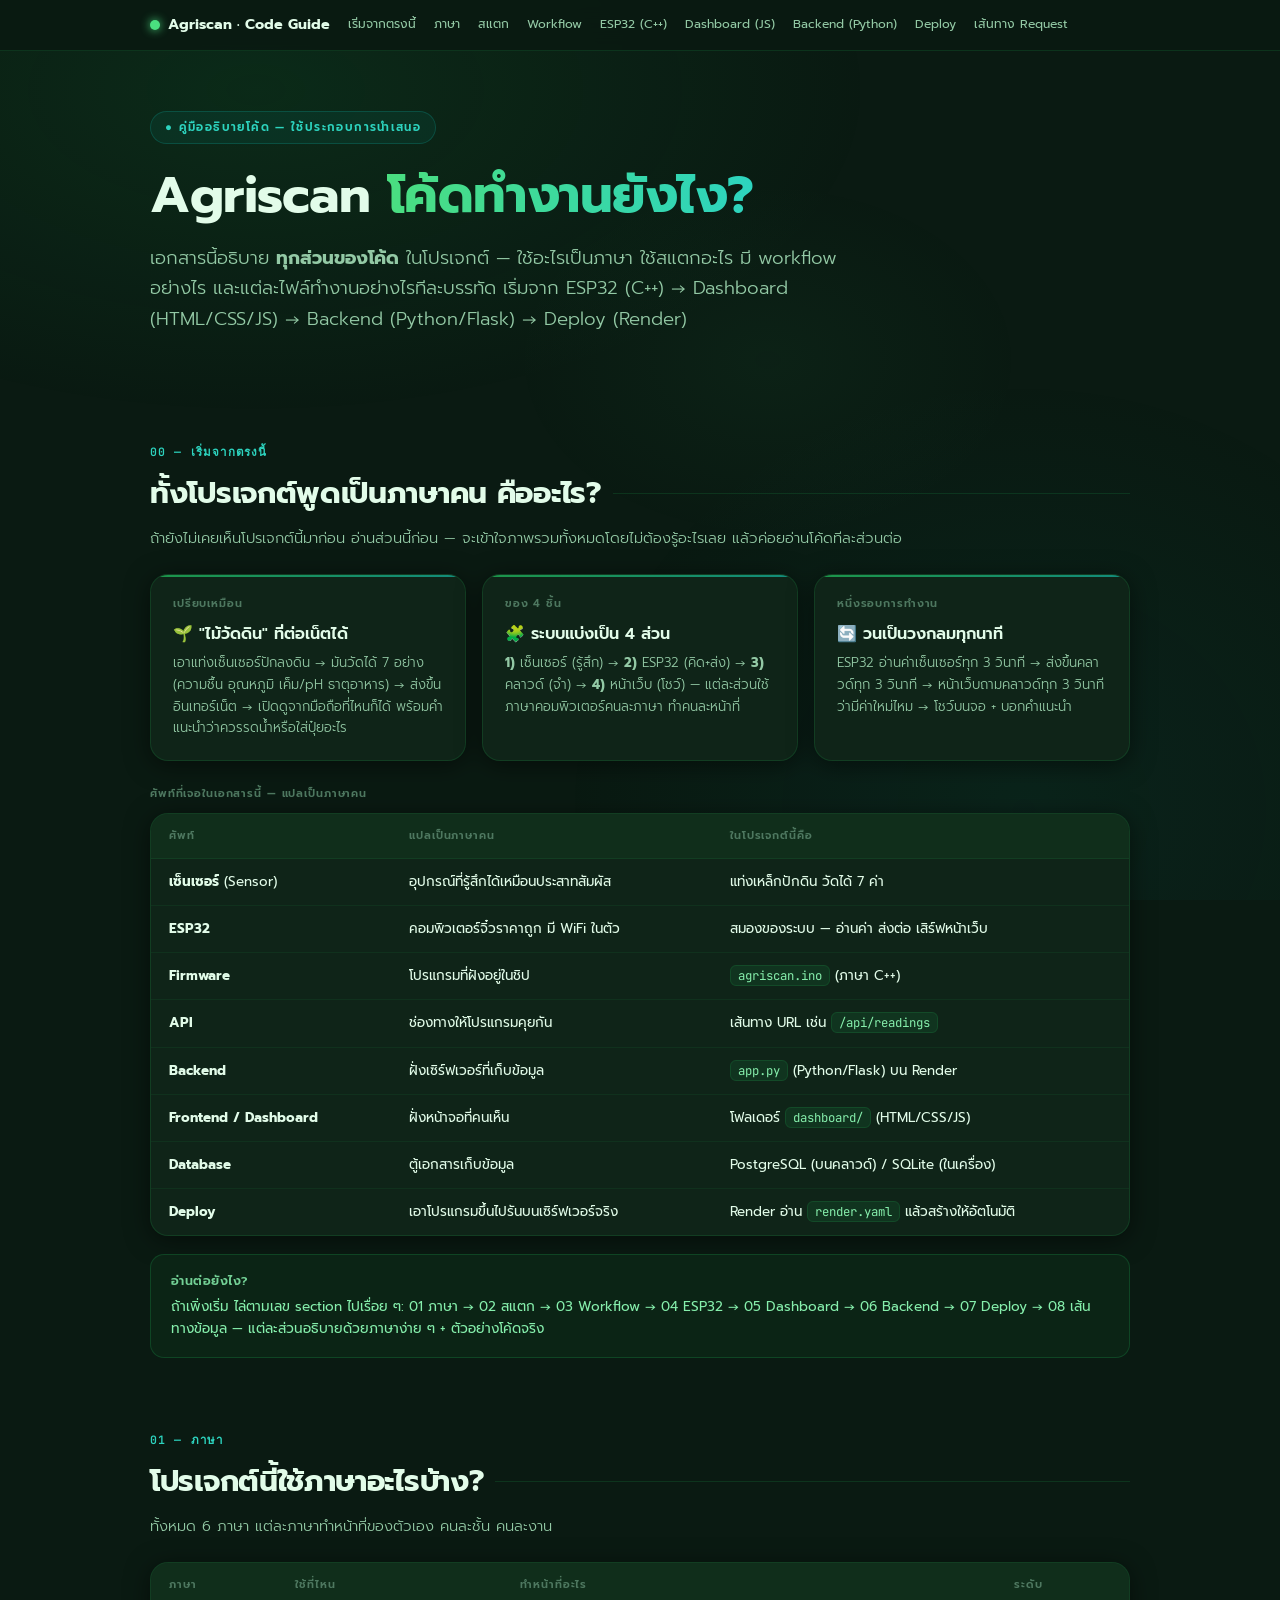
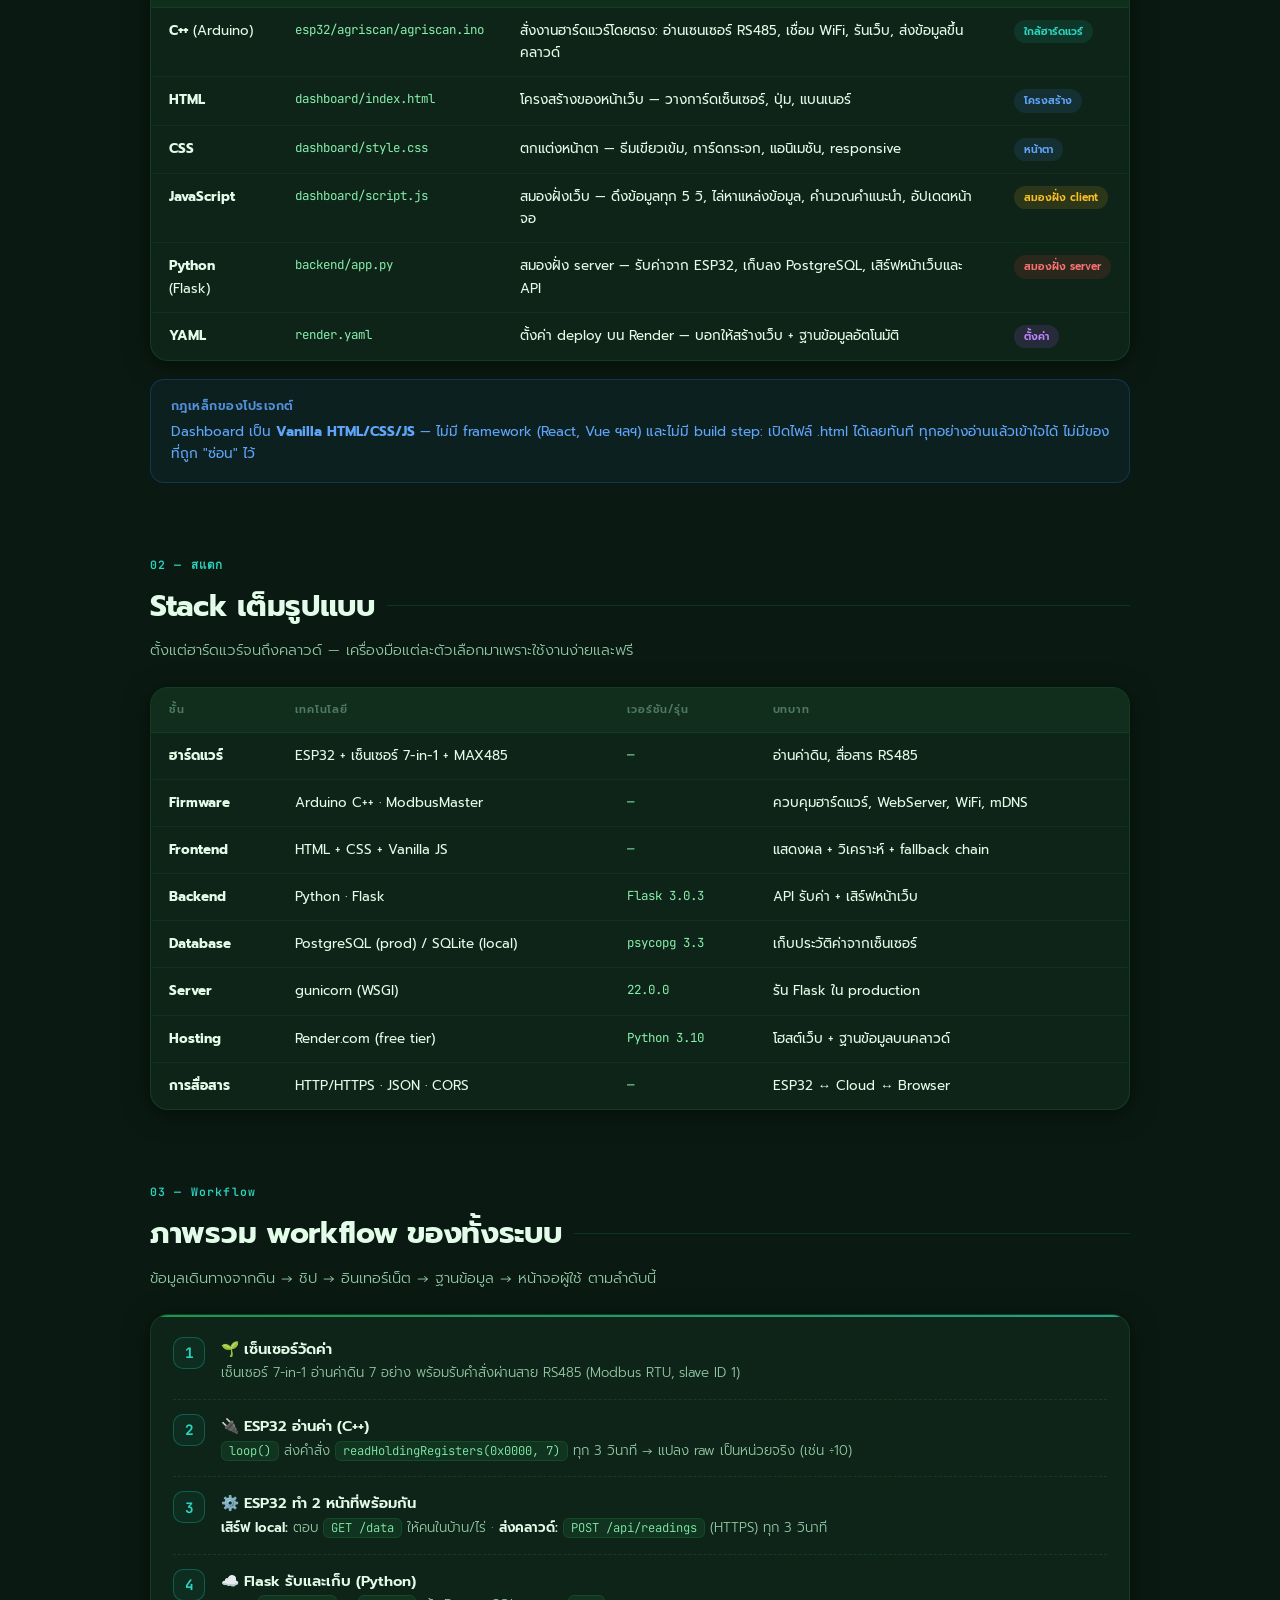
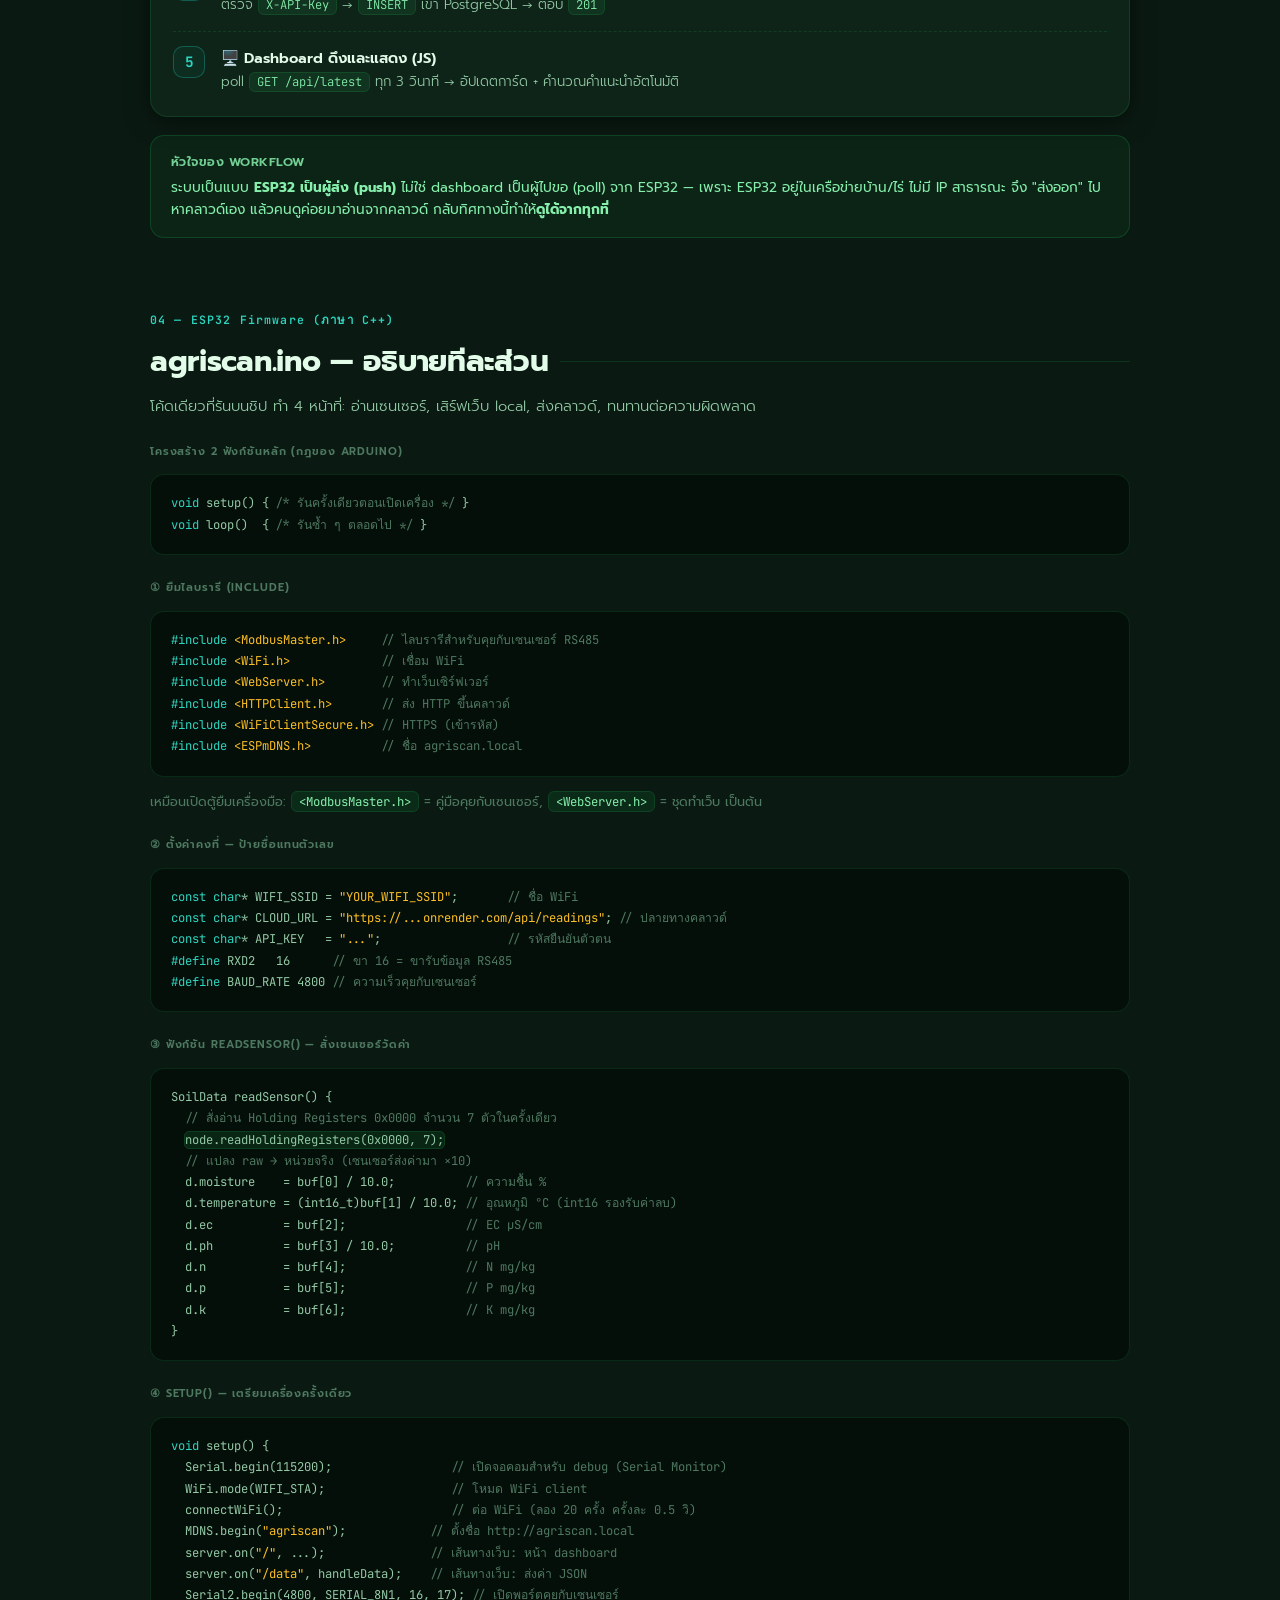
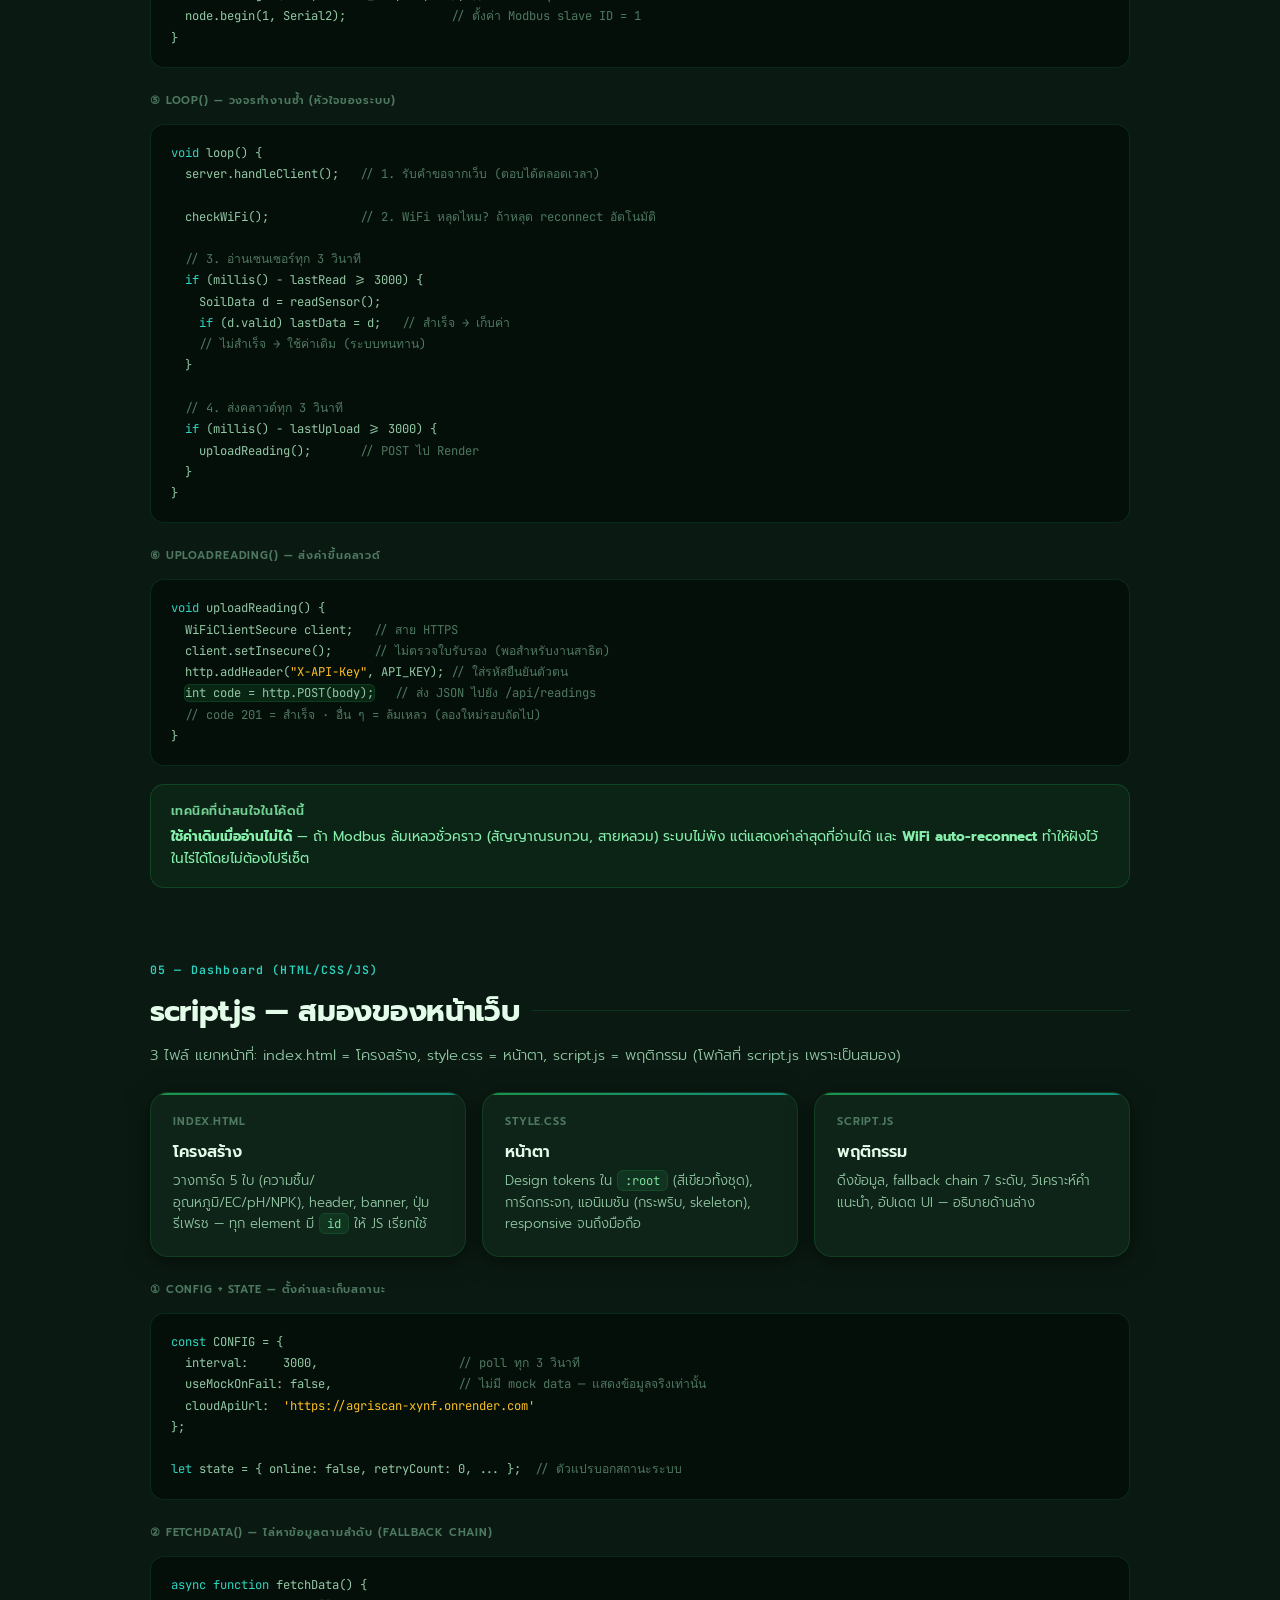
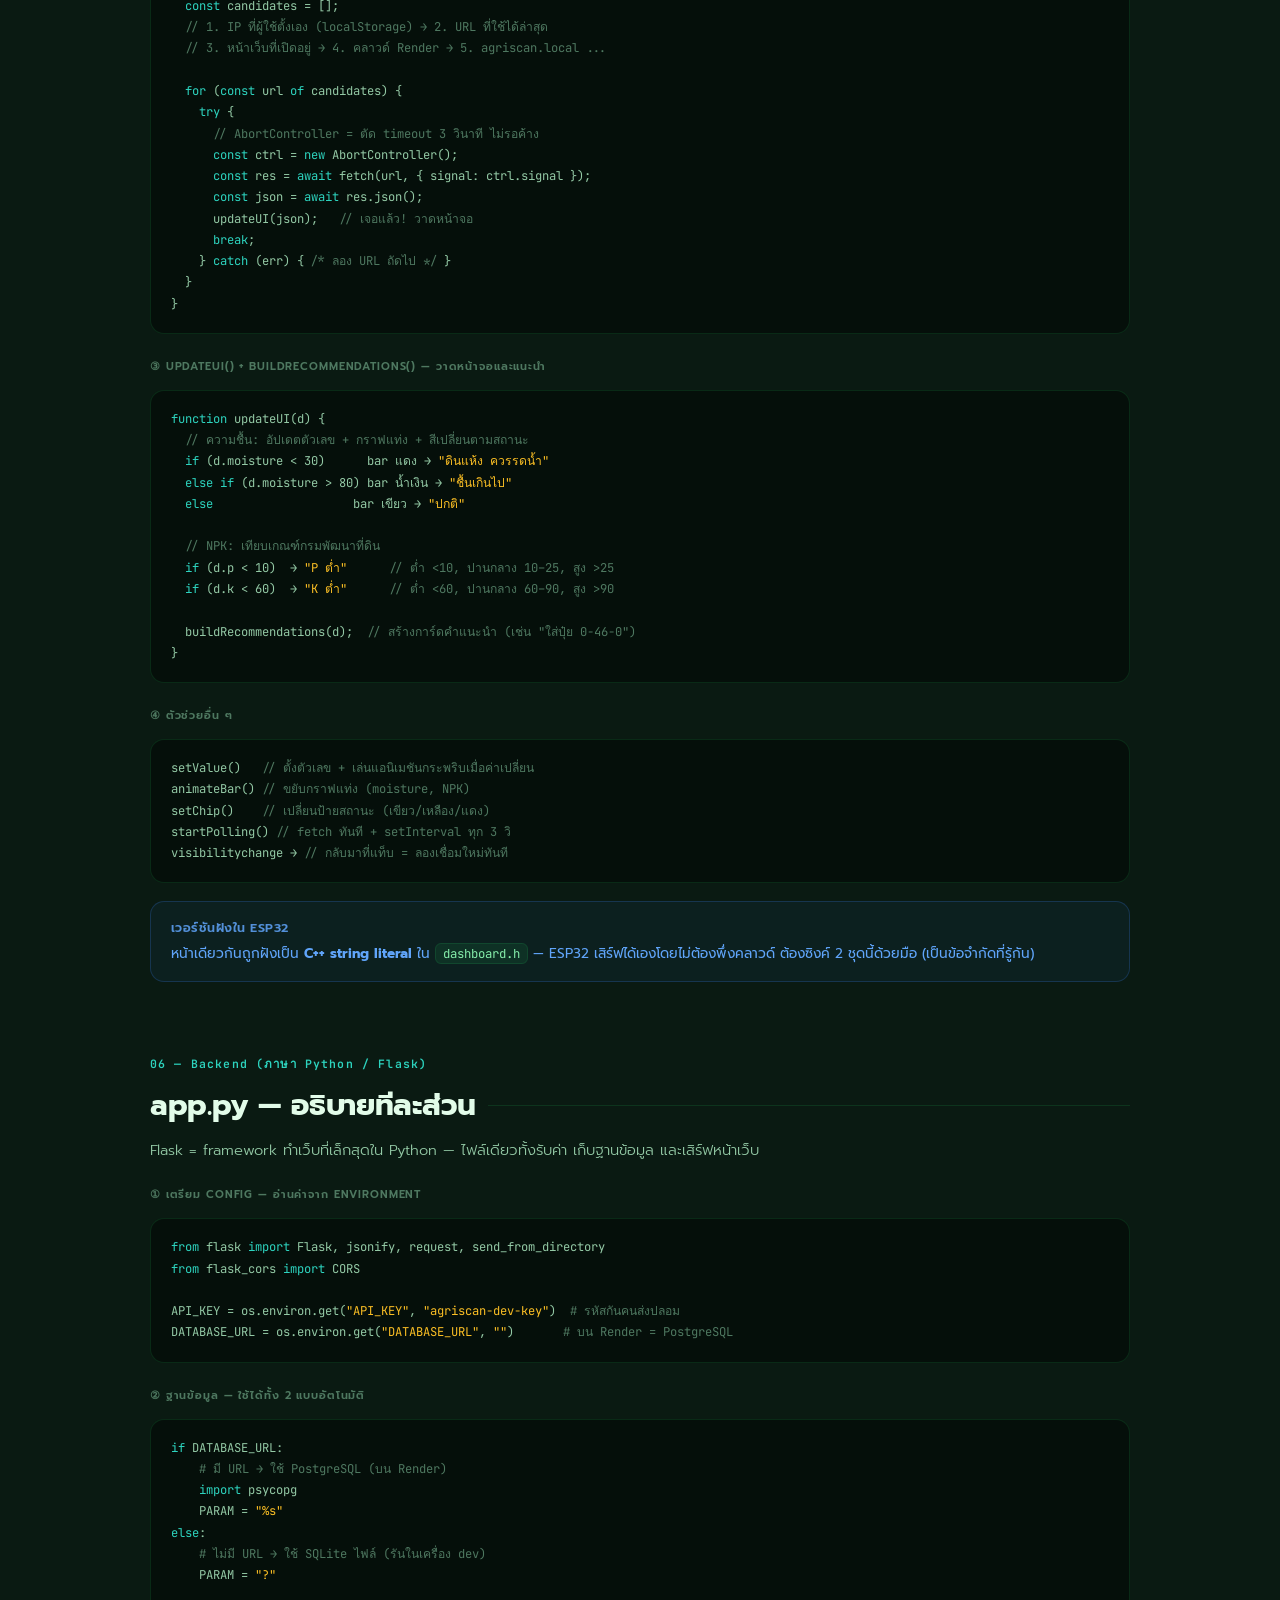
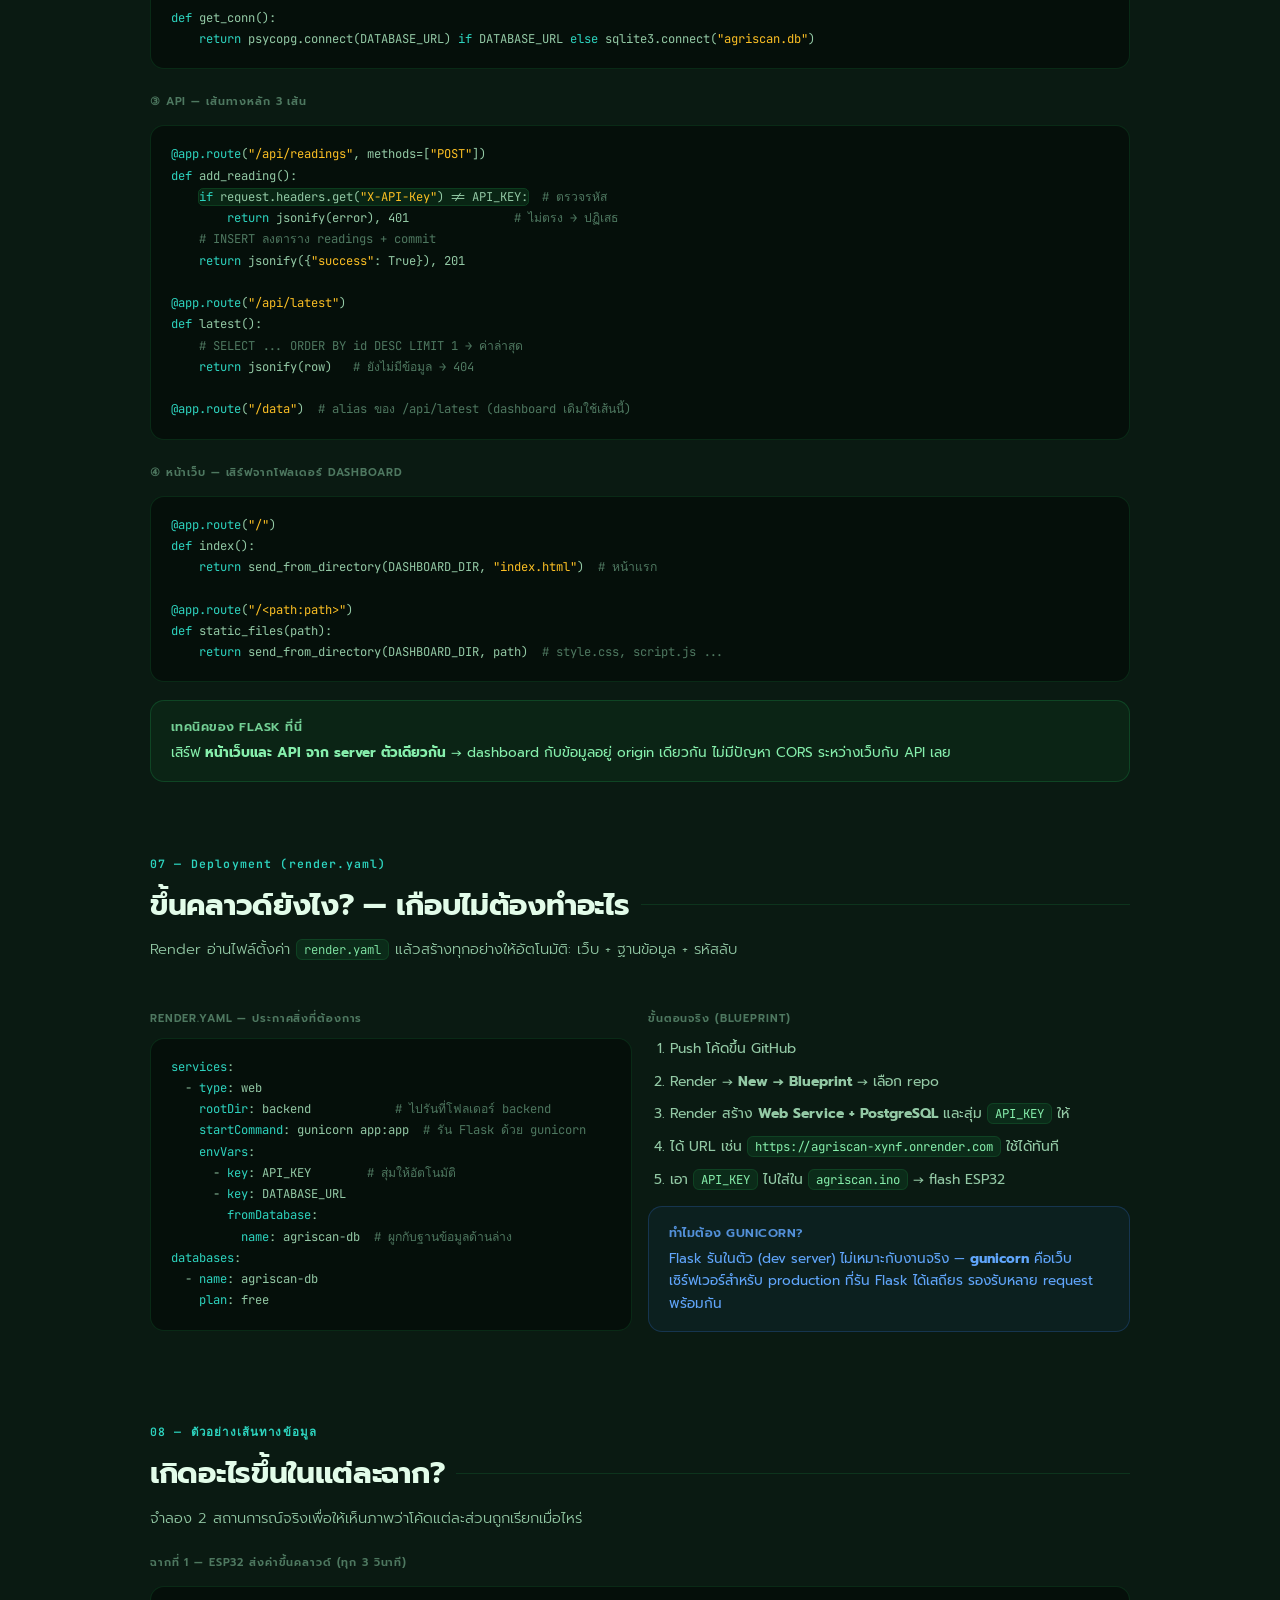
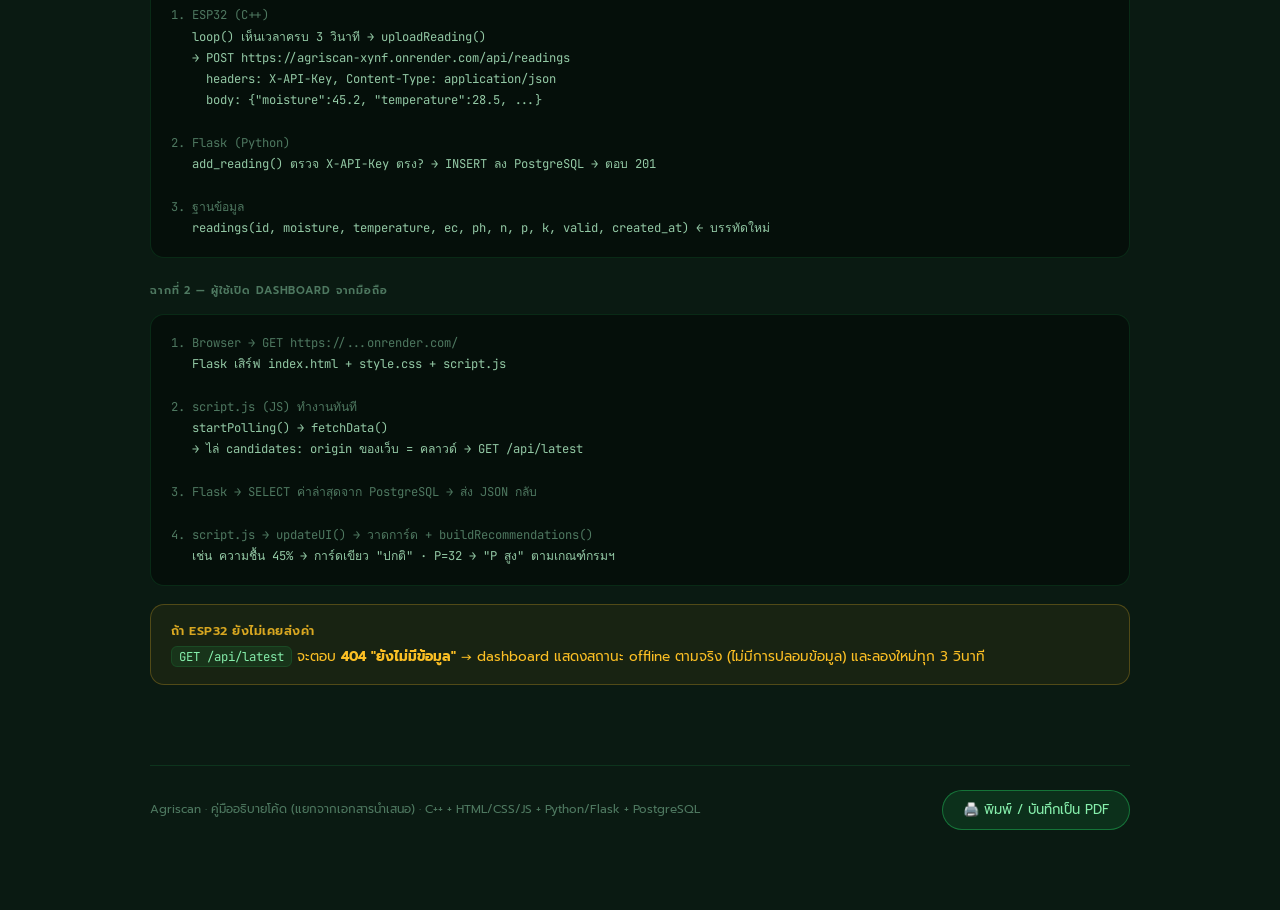
==== agriscan-code-guide.html @ b013bac9 "Initial commit: Agriscan IoT soil monitoring system ESP32 firmware with RS485 Modbus sensor polling," ====
<!DOCTYPE html>
<html lang="th">
<head>
<meta charset="UTF-8" />
<meta name="viewport" content="width=device-width, initial-scale=1.0" />
<title>Agriscan — คู่มืออธิบายโค้ด ตั้งแต่ 0 ถึง 100</title>
<link rel="preconnect" href="https://fonts.googleapis.com" />
<link rel="preconnect" href="https://fonts.gstatic.com" crossorigin />
<link href="https://fonts.googleapis.com/css2?family=Prompt:wght@300;400;500;600;700&family=JetBrains+Mono:wght@400;600&display=swap" rel="stylesheet" />
<style>
  :root {
    --green-100:#dcfce7; --green-200:#bbf7d0; --green-300:#86efac;
    --green-400:#4ade80; --green-500:#22c55e; --green-600:#16a34a;
    --green-800:#166534; --green-950:#052e16;
    --teal-400:#2dd4bf; --teal-500:#14b8a6; --teal-600:#0d9488;
    --amber-400:#fbbf24; --amber-500:#f59e0b;
    --red-400:#f87171; --red-500:#ef4444;
    --blue-400:#60a5fa; --blue-500:#3b82f6;
    --purple-400:#c084fc;
    --bg-base:#0a1a12; --bg-card:#0f2418; --bg-card-2:#122b1e;
    --bg-glass:rgba(22,101,52,0.18);
    --border-dim:rgba(34,197,94,0.15); --border-glow:rgba(34,197,94,0.45);
    --text-primary:#e2fce9; --text-secondary:#93c9a5; --text-muted:#4e7860;
    --shadow-card:0 4px 24px rgba(0,0,0,0.5);
    --radius-card:18px; --radius-pill:999px;
    --font-body:'Prompt',sans-serif; --font-mono:'JetBrains Mono',monospace;
  }
  *, *::before, *::after { box-sizing:border-box; margin:0; padding:0; }
  html { scroll-behavior:smooth; }
  body {
    font-family:var(--font-body); background:var(--bg-base); color:var(--text-primary);
    min-height:100vh; overflow-x:hidden; line-height:1.65;
  }
  body::before {
    content:''; position:fixed; inset:0; pointer-events:none; z-index:0;
    background:
      radial-gradient(ellipse 80% 60% at 20% 10%, rgba(22,163,74,0.12) 0%, transparent 60%),
      radial-gradient(ellipse 60% 80% at 80% 90%, rgba(13,148,136,0.08) 0%, transparent 60%),
      radial-gradient(ellipse 40% 40% at 60% 40%, rgba(74,222,128,0.04) 0%, transparent 50%);
  }
  .page { position:relative; z-index:1; max-width:1020px; margin:0 auto; padding:0 20px 80px; }

  .topnav { position:sticky; top:0; z-index:50; background:rgba(10,26,18,0.88); backdrop-filter:blur(12px); border-bottom:1px solid var(--border-dim); }
  .topnav-inner { max-width:1020px; margin:0 auto; padding:10px 20px; display:flex; align-items:center; gap:16px; flex-wrap:wrap; }
  .topnav .brand { font-weight:700; font-size:0.9rem; display:flex; align-items:center; gap:8px; }
  .topnav .brand-dot { width:10px; height:10px; border-radius:50%; background:var(--green-400); box-shadow:0 0 10px var(--green-400); animation:pulse 2s infinite; }
  @keyframes pulse { 0%,100%{opacity:1; box-shadow:0 0 0 0 rgba(34,197,94,0.5);} 50%{opacity:.7; box-shadow:0 0 0 6px rgba(34,197,94,0);} }
  .topnav a { color:var(--text-secondary); text-decoration:none; font-size:0.76rem; padding:4px 2px; border-bottom:2px solid transparent; transition:all .2s; }
  .topnav a:hover { color:var(--green-300); border-color:var(--border-glow); }
  .topnav-links { display:flex; gap:14px; flex-wrap:wrap; }

  .hero { padding:60px 0 36px; }
  .eyebrow {
    display:inline-flex; align-items:center; gap:8px; font-size:0.72rem; font-weight:600;
    letter-spacing:0.12em; text-transform:uppercase; color:var(--teal-400);
    border:1px solid rgba(13,148,136,0.3); background:rgba(13,148,136,0.1);
    padding:6px 14px; border-radius:var(--radius-pill); margin-bottom:22px;
  }
  .hero h1 { font-size:clamp(2rem, 6vw, 3.2rem); font-weight:700; line-height:1.15; letter-spacing:-0.5px; }
  .hero h1 .grad { background:linear-gradient(90deg, var(--green-400), var(--teal-400)); -webkit-background-clip:text; background-clip:text; color:transparent; }
  .hero .lead { margin-top:18px; font-size:clamp(1rem, 2.5vw, 1.15rem); color:var(--text-secondary); max-width:700px; font-weight:300; }

  section { margin-top:72px; }
  .sec-head { margin-bottom:24px; }
  .sec-num { font-family:var(--font-mono); font-size:0.72rem; font-weight:600; color:var(--teal-400); letter-spacing:0.1em; display:block; margin-bottom:8px; }
  .sec-head h2 { font-size:clamp(1.4rem, 4vw, 1.85rem); font-weight:700; letter-spacing:-0.3px; display:flex; align-items:center; gap:12px; }
  .sec-head h2::after { content:''; flex:1; height:1px; background:var(--border-dim); }
  .sec-head p { color:var(--text-secondary); margin-top:8px; font-size:0.92rem; font-weight:300; max-width:780px; }
  .sub-label { font-size:0.68rem; font-weight:600; letter-spacing:0.08em; text-transform:uppercase; color:var(--text-muted); margin:24px 0 10px; }

  .grid2 { display:grid; grid-template-columns:repeat(auto-fit, minmax(300px, 1fr)); gap:16px; }
  .grid3 { display:grid; grid-template-columns:repeat(auto-fit, minmax(250px, 1fr)); gap:16px; }
  .card {
    background:var(--bg-card); border:1px solid var(--border-dim);
    border-radius:var(--radius-card); padding:20px 22px; box-shadow:var(--shadow-card);
    position:relative; overflow:hidden; transition:transform .25s ease, border-color .25s ease;
  }
  .card::before { content:''; position:absolute; top:0; left:0; right:0; height:2px; background:var(--card-accent, linear-gradient(90deg,var(--green-500),var(--teal-500))); opacity:.7; }
  .card:hover { transform:translateY(-3px); border-color:var(--border-glow); }
  .card .c-label { font-size:0.68rem; font-weight:600; letter-spacing:0.08em; text-transform:uppercase; color:var(--text-muted); margin-bottom:8px; }
  .card .c-title { font-size:1rem; font-weight:600; margin-bottom:6px; }
  .card .c-desc { font-size:0.82rem; color:var(--text-secondary); font-weight:300; }
  .card .c-big { font-family:var(--font-mono); font-size:1.35rem; font-weight:600; color:var(--green-300); line-height:1.3; }

  .table-wrap { background:var(--bg-card); border:1px solid var(--border-dim); border-radius:var(--radius-card); overflow-x:auto; box-shadow:var(--shadow-card); }
  table { width:100%; border-collapse:collapse; font-size:0.84rem; min-width:560px; }
  thead th {
    text-align:left; font-size:0.68rem; font-weight:600; letter-spacing:0.08em; text-transform:uppercase;
    color:var(--text-muted); padding:13px 18px; border-bottom:1px solid var(--border-dim);
    background:rgba(22,101,52,0.15);
  }
  tbody td { padding:12px 18px; border-bottom:1px solid rgba(34,197,94,0.08); vertical-align:top; }
  tbody tr:last-child td { border-bottom:none; }
  tbody tr:hover { background:rgba(34,197,94,0.05); }
  td .mono, td.mono { font-family:var(--font-mono); font-size:0.78rem; color:var(--green-300); }
  .pill { display:inline-block; font-size:0.66rem; font-weight:600; padding:3px 10px; border-radius:var(--radius-pill); white-space:nowrap; }
  .pill.green { background:rgba(34,197,94,0.12); color:var(--green-400); }
  .pill.teal  { background:rgba(20,184,166,0.12); color:var(--teal-400); }
  .pill.amber { background:rgba(251,191,36,0.12); color:var(--amber-400); }
  .pill.red   { background:rgba(239,68,68,0.12); color:var(--red-400); }
  .pill.blue  { background:rgba(59,130,246,0.12); color:var(--blue-400); }
  .pill.purple{ background:rgba(168,85,247,0.14); color:var(--purple-400); }

  pre {
    background:rgba(0,0,0,0.42); border:1px solid var(--border-dim); border-radius:14px;
    padding:18px 20px; overflow-x:auto; font-family:var(--font-mono); font-size:0.76rem;
    line-height:1.75; color:var(--text-secondary); margin:14px 0;
  }
  pre .c { color:var(--text-muted); }
  pre .k { color:var(--teal-400); }
  pre .s { color:var(--amber-400); }
  pre .n { color:var(--green-300); }
  pre .hl { background:rgba(34,197,94,0.12); outline:1px solid rgba(34,197,94,0.25); border-radius:4px; }
  code.inline {
    font-family:var(--font-mono); font-size:0.77rem; background:rgba(34,197,94,0.1);
    border:1px solid var(--border-dim); color:var(--green-300); padding:1px 7px; border-radius:6px;
  }

  ul.check { list-style:none; }
  ul.check li { position:relative; padding-left:26px; margin-bottom:10px; font-size:0.87rem; color:var(--text-secondary); font-weight:300; }
  ul.check li::before { content:'✓'; position:absolute; left:0; top:1px; color:var(--green-400); font-weight:700; font-size:0.9rem; }
  ul.check li b { color:var(--text-primary); font-weight:600; }

  .callout { border-radius:14px; padding:16px 20px; margin:18px 0; border:1px solid; font-size:0.85rem; }
  .callout.warn { background:rgba(251,191,36,0.06); border-color:rgba(251,191,36,0.25); color:var(--amber-400); }
  .callout.info { background:rgba(59,130,246,0.06); border-color:rgba(59,130,246,0.22); color:var(--blue-400); }
  .callout.ok   { background:rgba(34,197,94,0.06); border-color:rgba(34,197,94,0.2); color:var(--green-300); }
  .callout b { color:inherit; }
  .callout .t { display:block; font-weight:600; margin-bottom:4px; font-size:0.78rem; letter-spacing:0.04em; text-transform:uppercase; opacity:.85; }

  /* Workflow diagram */
  .wf { display:flex; flex-direction:column; gap:0; }
  .wf-step {
    display:flex; gap:16px; align-items:flex-start; padding:14px 0;
    border-bottom:1px dashed rgba(34,197,94,0.15);
  }
  .wf-step:last-child { border-bottom:none; }
  .wf-step .wf-no {
    font-family:var(--font-mono); font-weight:700; color:var(--teal-400); font-size:0.9rem;
    width:32px; height:32px; flex-shrink:0; display:grid; place-items:center;
    border:1px solid rgba(20,184,166,0.35); border-radius:10px; background:rgba(13,148,136,0.08);
  }
  .wf-step h4 { font-size:0.92rem; font-weight:600; margin-bottom:2px; }
  .wf-step p { font-size:0.83rem; color:var(--text-secondary); font-weight:300; }
  .wf-step p b { color:var(--text-primary); font-weight:600; }
  .wf-step code { font-size:0.76rem; }

  .reveal { opacity:0; transform:translateY(18px); transition:opacity .6s ease, transform .6s ease; }
  .reveal.in { opacity:1; transform:none; }

  footer { margin-top:80px; padding-top:24px; border-top:1px solid var(--border-dim); display:flex; align-items:center; justify-content:space-between; flex-wrap:wrap; gap:12px; }
  footer p { font-size:0.74rem; color:var(--text-muted); }
  .btn { display:inline-flex; align-items:center; gap:8px; padding:9px 20px; border-radius:var(--radius-pill); border:1px solid var(--border-glow); background:rgba(22,101,52,0.3); color:var(--green-300); font-family:var(--font-body); font-size:0.82rem; cursor:pointer; text-decoration:none; transition:all .2s; }
  .btn:hover { background:rgba(22,101,52,0.5); box-shadow:0 0 20px rgba(34,197,94,0.2); }

  @media (prefers-reduced-motion: reduce) {
    *, *::before, *::after { animation-duration:0.01ms !important; transition-duration:0.01ms !important; }
    .reveal { opacity:1; transform:none; }
  }
  @media print {
    body { background:#fff; color:#000; }
    body::before, .topnav, .btn { display:none !important; }
    .card, .table-wrap, pre { box-shadow:none; background:#fff; border-color:#ccc; }
    .card .c-desc, .wf-step p, .sec-head p, ul.check li { color:#333; }
  }
</style>
</head>
<body>

<nav class="topnav">
  <div class="topnav-inner">
    <span class="brand"><span class="brand-dot"></span>Agriscan · Code Guide</span>
    <div class="topnav-links">
      <a href="#intro">เริ่มจากตรงนี้</a>
      <a href="#lang">ภาษา</a>
      <a href="#stack">สแตก</a>
      <a href="#workflow">Workflow</a>
      <a href="#esp32">ESP32 (C++)</a>
      <a href="#dashboard">Dashboard (JS)</a>
      <a href="#backend">Backend (Python)</a>
      <a href="#deploy">Deploy</a>
      <a href="#callflow">เส้นทาง Request</a>
    </div>
  </div>
</nav>

<div class="page">

  <header class="hero reveal">
    <span class="eyebrow">● คู่มืออธิบายโค้ด — ใช้ประกอบการนำเสนอ</span>
    <h1>Agriscan <span class="grad">โค้ดทำงานยังไง?</span></h1>
    <p class="lead">
      เอกสารนี้อธิบาย <b>ทุกส่วนของโค้ด</b> ในโปรเจกต์ — ใช้อะไรเป็นภาษา ใช้สแตกอะไร มี workflow อย่างไร
      และแต่ละไฟล์ทำงานอย่างไรทีละบรรทัด เริ่มจาก ESP32 (C++) → Dashboard (HTML/CSS/JS) → Backend (Python/Flask) → Deploy (Render)
    </p>
  </header>

  <!-- ═══════════ 00 อธิบายเป็นภาษาคน ═══════════ -->
  <section id="intro">
    <div class="sec-head reveal">
      <span class="sec-num">00 — เริ่มจากตรงนี้</span>
      <h2>ทั้งโปรเจกต์พูดเป็นภาษาคน คืออะไร?</h2>
      <p>ถ้ายังไม่เคยเห็นโปรเจกต์นี้มาก่อน อ่านส่วนนี้ก่อน — จะเข้าใจภาพรวมทั้งหมดโดยไม่ต้องรู้อะไรเลย แล้วค่อยอ่านโค้ดทีละส่วนต่อ</p>
    </div>

    <div class="grid3">
      <div class="card reveal">
        <div class="c-label">เปรียบเหมือน</div>
        <div class="c-title">🌱 "ไม้วัดดิน" ที่ต่อเน็ตได้</div>
        <div class="c-desc">เอาแท่งเซ็นเซอร์ปักลงดิน → มันวัดได้ 7 อย่าง (ความชื้น อุณหภูมิ เค็ม/pH ธาตุอาหาร) → ส่งขึ้นอินเทอร์เน็ต → เปิดดูจากมือถือที่ไหนก็ได้ พร้อมคำแนะนำว่าควรรดน้ำหรือใส่ปุ๋ยอะไร</div>
      </div>
      <div class="card reveal">
        <div class="c-label">ของ 4 ชิ้น</div>
        <div class="c-title">🧩 ระบบแบ่งเป็น 4 ส่วน</div>
        <div class="c-desc"><b>1)</b> เซ็นเซอร์ (รู้สึก) → <b>2)</b> ESP32 (คิด+ส่ง) → <b>3)</b> คลาวด์ (จำ) → <b>4)</b> หน้าเว็บ (โชว์) — แต่ละส่วนใช้ภาษาคอมพิวเตอร์คนละภาษา ทำคนละหน้าที่</div>
      </div>
      <div class="card reveal">
        <div class="c-label">หนึ่งรอบการทำงาน</div>
        <div class="c-title">🔄 วนเป็นวงกลมทุกนาที</div>
        <div class="c-desc">ESP32 อ่านค่าเซ็นเซอร์ทุก 3 วินาที → ส่งขึ้นคลาวด์ทุก 3 วินาที → หน้าเว็บถามคลาวด์ทุก 3 วินาทีว่ามีค่าใหม่ไหม → โชว์บนจอ + บอกคำแนะนำ</div>
      </div>
    </div>

    <div class="sub-label reveal">ศัพท์ที่เจอในเอกสารนี้ — แปลเป็นภาษาคน</div>
    <div class="table-wrap reveal">
      <table>
        <thead>
          <tr><th>ศัพท์</th><th>แปลเป็นภาษาคน</th><th>ในโปรเจกต์นี้คือ</th></tr>
        </thead>
        <tbody>
          <tr><td><b>เซ็นเซอร์</b> (Sensor)</td><td>อุปกรณ์ที่รู้สึกได้เหมือนประสาทสัมผัส</td><td>แท่งเหล็กปักดิน วัดได้ 7 ค่า</td></tr>
          <tr><td><b>ESP32</b></td><td>คอมพิวเตอร์จิ๋วราคาถูก มี WiFi ในตัว</td><td>สมองของระบบ — อ่านค่า ส่งต่อ เสิร์ฟหน้าเว็บ</td></tr>
          <tr><td><b>Firmware</b></td><td>โปรแกรมที่ฝังอยู่ในชิป</td><td><code class="inline">agriscan.ino</code> (ภาษา C++)</td></tr>
          <tr><td><b>API</b></td><td>ช่องทางให้โปรแกรมคุยกัน</td><td>เส้นทาง URL เช่น <code class="inline">/api/readings</code></td></tr>
          <tr><td><b>Backend</b></td><td>ฝั่งเซิร์ฟเวอร์ที่เก็บข้อมูล</td><td><code class="inline">app.py</code> (Python/Flask) บน Render</td></tr>
          <tr><td><b>Frontend / Dashboard</b></td><td>ฝั่งหน้าจอที่คนเห็น</td><td>โฟลเดอร์ <code class="inline">dashboard/</code> (HTML/CSS/JS)</td></tr>
          <tr><td><b>Database</b></td><td>ตู้เอกสารเก็บข้อมูล</td><td>PostgreSQL (บนคลาวด์) / SQLite (ในเครื่อง)</td></tr>
          <tr><td><b>Deploy</b></td><td>เอาโปรแกรมขึ้นไปรันบนเซิร์ฟเวอร์จริง</td><td>Render อ่าน <code class="inline">render.yaml</code> แล้วสร้างให้อัตโนมัติ</td></tr>
        </tbody>
      </table>
    </div>

    <div class="callout ok reveal">
      <span class="t">อ่านต่อยังไง?</span>
      ถ้าเพิ่งเริ่ม ไล่ตามเลข section ไปเรื่อย ๆ: 01 ภาษา → 02 สแตก → 03 Workflow → 04 ESP32 → 05 Dashboard → 06 Backend → 07 Deploy → 08 เส้นทางข้อมูล — แต่ละส่วนอธิบายด้วยภาษาง่าย ๆ + ตัวอย่างโค้ดจริง
    </div>
  </section>

  <!-- ═══════════ 01 ภาษาที่ใช้ ═══════════ -->
  <section id="lang">
    <div class="sec-head reveal">
      <span class="sec-num">01 — ภาษา</span>
      <h2>โปรเจกต์นี้ใช้ภาษาอะไรบ้าง?</h2>
      <p>ทั้งหมด 6 ภาษา แต่ละภาษาทำหน้าที่ของตัวเอง คนละชั้น คนละงาน</p>
    </div>
    <div class="table-wrap reveal">
      <table>
        <thead>
          <tr><th>ภาษา</th><th>ใช้ที่ไหน</th><th>ทำหน้าที่อะไร</th><th>ระดับ</th></tr>
        </thead>
        <tbody>
          <tr>
            <td><b>C++</b> (Arduino)</td>
            <td class="mono">esp32/agriscan/agriscan.ino</td>
            <td>สั่งงานฮาร์ดแวร์โดยตรง: อ่านเซนเซอร์ RS485, เชื่อม WiFi, รันเว็บ, ส่งข้อมูลขึ้นคลาวด์</td>
            <td><span class="pill teal">ใกล้ฮาร์ดแวร์</span></td>
          </tr>
          <tr>
            <td><b>HTML</b></td>
            <td class="mono">dashboard/index.html</td>
            <td>โครงสร้างของหน้าเว็บ — วางการ์ดเซ็นเซอร์, ปุ่ม, แบนเนอร์</td>
            <td><span class="pill blue">โครงสร้าง</span></td>
          </tr>
          <tr>
            <td><b>CSS</b></td>
            <td class="mono">dashboard/style.css</td>
            <td>ตกแต่งหน้าตา — ธีมเขียวเข้ม, การ์ดกระจก, แอนิเมชัน, responsive</td>
            <td><span class="pill blue">หน้าตา</span></td>
          </tr>
          <tr>
            <td><b>JavaScript</b></td>
            <td class="mono">dashboard/script.js</td>
            <td>สมองฝั่งเว็บ — ดึงข้อมูลทุก 5 วิ, ไล่หาแหล่งข้อมูล, คำนวณคำแนะนำ, อัปเดตหน้าจอ</td>
            <td><span class="pill amber">สมองฝั่ง client</span></td>
          </tr>
          <tr>
            <td><b>Python</b> (Flask)</td>
            <td class="mono">backend/app.py</td>
            <td>สมองฝั่ง server — รับค่าจาก ESP32, เก็บลง PostgreSQL, เสิร์ฟหน้าเว็บและ API</td>
            <td><span class="pill red">สมองฝั่ง server</span></td>
          </tr>
          <tr>
            <td><b>YAML</b></td>
            <td class="mono">render.yaml</td>
            <td>ตั้งค่า deploy บน Render — บอกให้สร้างเว็บ + ฐานข้อมูลอัตโนมัติ</td>
            <td><span class="pill purple">ตั้งค่า</span></td>
          </tr>
        </tbody>
      </table>
    </div>
    <div class="callout info reveal">
      <span class="t">กฎเหล็กของโปรเจกต์</span>
      Dashboard เป็น <b>Vanilla HTML/CSS/JS</b> — ไม่มี framework (React, Vue ฯลฯ) และไม่มี build step: เปิดไฟล์ .html ได้เลยทันที ทุกอย่างอ่านแล้วเข้าใจได้ ไม่มีของที่ถูก "ซ่อน" ไว้
    </div>
  </section>

  <!-- ═══════════ 02 สแตก ═══════════ -->
  <section id="stack">
    <div class="sec-head reveal">
      <span class="sec-num">02 — สแตก</span>
      <h2>Stack เต็มรูปแบบ</h2>
      <p>ตั้งแต่ฮาร์ดแวร์จนถึงคลาวด์ — เครื่องมือแต่ละตัวเลือกมาเพราะใช้งานง่ายและฟรี</p>
    </div>
    <div class="table-wrap reveal">
      <table>
        <thead>
          <tr><th>ชั้น</th><th>เทคโนโลยี</th><th>เวอร์ชัน/รุ่น</th><th>บทบาท</th></tr>
        </thead>
        <tbody>
          <tr><td><b>ฮาร์ดแวร์</b></td><td>ESP32 + เซ็นเซอร์ 7-in-1 + MAX485</td><td class="mono">—</td><td>อ่านค่าดิน, สื่อสาร RS485</td></tr>
          <tr><td><b>Firmware</b></td><td>Arduino C++ · ModbusMaster</td><td class="mono">—</td><td>ควบคุมฮาร์ดแวร์, WebServer, WiFi, mDNS</td></tr>
          <tr><td><b>Frontend</b></td><td>HTML + CSS + Vanilla JS</td><td class="mono">—</td><td>แสดงผล + วิเคราะห์ + fallback chain</td></tr>
          <tr><td><b>Backend</b></td><td>Python · Flask</td><td class="mono">Flask 3.0.3</td><td>API รับค่า + เสิร์ฟหน้าเว็บ</td></tr>
          <tr><td><b>Database</b></td><td>PostgreSQL (prod) / SQLite (local)</td><td class="mono">psycopg 3.3</td><td>เก็บประวัติค่าจากเซ็นเซอร์</td></tr>
          <tr><td><b>Server</b></td><td>gunicorn (WSGI)</td><td class="mono">22.0.0</td><td>รัน Flask ใน production</td></tr>
          <tr><td><b>Hosting</b></td><td>Render.com (free tier)</td><td class="mono">Python 3.10</td><td>โฮสต์เว็บ + ฐานข้อมูลบนคลาวด์</td></tr>
          <tr><td><b>การสื่อสาร</b></td><td>HTTP/HTTPS · JSON · CORS</td><td class="mono">—</td><td>ESP32 ↔ Cloud ↔ Browser</td></tr>
        </tbody>
      </table>
    </div>
  </section>

  <!-- ═══════════ 03 Workflow ═══════════ -->
  <section id="workflow">
    <div class="sec-head reveal">
      <span class="sec-num">03 — Workflow</span>
      <h2>ภาพรวม workflow ของทั้งระบบ</h2>
      <p>ข้อมูลเดินทางจากดิน → ชิป → อินเทอร์เน็ต → ฐานข้อมูล → หน้าจอผู้ใช้ ตามลำดับนี้</p>
    </div>
    <div class="card reveal" style="padding:8px 22px; --card-accent:linear-gradient(90deg,#22c55e,#2dd4bf);">
      <div class="wf">
        <div class="wf-step">
          <div class="wf-no">1</div>
          <div>
            <h4>🌱 เซ็นเซอร์วัดค่า</h4>
            <p>เซ็นเซอร์ 7-in-1 อ่านค่าดิน 7 อย่าง พร้อมรับคำสั่งผ่านสาย RS485 (Modbus RTU, slave ID 1)</p>
          </div>
        </div>
        <div class="wf-step">
          <div class="wf-no">2</div>
          <div>
            <h4>🔌 ESP32 อ่านค่า (C++)</h4>
            <p><code class="inline">loop()</code> ส่งคำสั่ง <code class="inline">readHoldingRegisters(0x0000, 7)</code> ทุก 3 วินาที → แปลง raw เป็นหน่วยจริง (เช่น ÷10)</p>
          </div>
        </div>
        <div class="wf-step">
          <div class="wf-no">3</div>
          <div>
            <h4>⚙️ ESP32 ทำ 2 หน้าที่พร้อมกัน</h4>
            <p><b>เสิร์ฟ local:</b> ตอบ <code class="inline">GET /data</code> ให้คนในบ้าน/ไร่ · <b>ส่งคลาวด์:</b> <code class="inline">POST /api/readings</code> (HTTPS) ทุก 3 วินาที</p>
          </div>
        </div>
        <div class="wf-step">
          <div class="wf-no">4</div>
          <div>
            <h4>☁️ Flask รับและเก็บ (Python)</h4>
            <p>ตรวจ <code class="inline">X-API-Key</code> → <code class="inline">INSERT</code> เข้า PostgreSQL → ตอบ <code class="inline">201</code></p>
          </div>
        </div>
        <div class="wf-step">
          <div class="wf-no">5</div>
          <div>
            <h4>🖥️ Dashboard ดึงและแสดง (JS)</h4>
            <p>poll <code class="inline">GET /api/latest</code> ทุก 3 วินาที → อัปเดตการ์ด + คำนวณคำแนะนำอัตโนมัติ</p>
          </div>
        </div>
      </div>
    </div>
    <div class="callout ok reveal">
      <span class="t">หัวใจของ workflow</span>
      ระบบเป็นแบบ <b>ESP32 เป็นผู้ส่ง (push)</b> ไม่ใช่ dashboard เป็นผู้ไปขอ (poll) จาก ESP32 — เพราะ ESP32 อยู่ในเครือข่ายบ้าน/ไร่ ไม่มี IP สาธารณะ จึง "ส่งออก" ไปหาคลาวด์เอง แล้วคนดูค่อยมาอ่านจากคลาวด์ กลับทิศทางนี้ทำให้<b>ดูได้จากทุกที่</b>
    </div>
  </section>

  <!-- ═══════════ 04 ESP32 Firmware ═══════════ -->
  <section id="esp32">
    <div class="sec-head reveal">
      <span class="sec-num">04 — ESP32 Firmware (ภาษา C++)</span>
      <h2>agriscan.ino — อธิบายทีละส่วน</h2>
      <p>โค้ดเดียวที่รันบนชิป ทำ 4 หน้าที่: อ่านเซนเซอร์, เสิร์ฟเว็บ local, ส่งคลาวด์, ทนทานต่อความผิดพลาด</p>
    </div>

    <div class="sub-label reveal">โครงสร้าง 2 ฟังก์ชันหลัก (กฎของ Arduino)</div>
    <pre class="reveal"><span class="k">void</span> setup() { <span class="c">/* รันครั้งเดียวตอนเปิดเครื่อง */</span> }
<span class="k">void</span> loop()  { <span class="c">/* รันซ้ำ ๆ ตลอดไป */</span> }</pre>

    <div class="sub-label reveal">① ยืมไลบรารี (include)</div>
<pre class="reveal"><span class="k">#include</span> <span class="s">&lt;ModbusMaster.h&gt;</span>     <span class="c">// ไลบรารีสำหรับคุยกับเซนเซอร์ RS485</span>
<span class="k">#include</span> <span class="s">&lt;WiFi.h&gt;</span>             <span class="c">// เชื่อม WiFi</span>
<span class="k">#include</span> <span class="s">&lt;WebServer.h&gt;</span>        <span class="c">// ทำเว็บเซิร์ฟเวอร์</span>
<span class="k">#include</span> <span class="s">&lt;HTTPClient.h&gt;</span>       <span class="c">// ส่ง HTTP ขึ้นคลาวด์</span>
<span class="k">#include</span> <span class="s">&lt;WiFiClientSecure.h&gt;</span> <span class="c">// HTTPS (เข้ารหัส)</span>
<span class="k">#include</span> <span class="s">&lt;ESPmDNS.h&gt;</span>          <span class="c">// ชื่อ agriscan.local</span></pre>
    <p class="reveal" style="font-size:0.8rem; color:var(--text-muted);">เหมือนเปิดตู้ยืมเครื่องมือ: <code class="inline">&lt;ModbusMaster.h&gt;</code> = คู่มือคุยกับเซนเซอร์, <code class="inline">&lt;WebServer.h&gt;</code> = ชุดทำเว็บ เป็นต้น</p>

    <div class="sub-label reveal">② ตั้งค่าคงที่ — ป้ายชื่อแทนตัวเลข</div>
<pre class="reveal"><span class="k">const char</span>* WIFI_SSID = <span class="s">"YOUR_WIFI_SSID"</span>;       <span class="c">// ชื่อ WiFi</span>
<span class="k">const char</span>* CLOUD_URL = <span class="s">"https://...onrender.com/api/readings"</span>; <span class="c">// ปลายทางคลาวด์</span>
<span class="k">const char</span>* API_KEY   = <span class="s">"..."</span>;                  <span class="c">// รหัสยืนยันตัวตน</span>
<span class="k">#define</span> RXD2   16      <span class="c">// ขา 16 = ขารับข้อมูล RS485</span>
<span class="k">#define</span> BAUD_RATE 4800 <span class="c">// ความเร็วคุยกับเซนเซอร์</span></pre>

    <div class="sub-label reveal">③ ฟังก์ชัน readSensor() — สั่งเซนเซอร์วัดค่า</div>
<pre class="reveal">SoilData readSensor() {
  <span class="c">// สั่งอ่าน Holding Registers 0x0000 จำนวน 7 ตัวในครั้งเดียว</span>
  <span class="hl">node.readHoldingRegisters(0x0000, 7);</span>
  <span class="c">// แปลง raw → หน่วยจริง (เซนเซอร์ส่งค่ามา ×10)</span>
  d.moisture    = buf[0] / 10.0;          <span class="c">// ความชื้น %</span>
  d.temperature = (int16_t)buf[1] / 10.0; <span class="c">// อุณหภูมิ °C (int16 รองรับค่าลบ)</span>
  d.ec          = buf[2];                 <span class="c">// EC µS/cm</span>
  d.ph          = buf[3] / 10.0;          <span class="c">// pH</span>
  d.n           = buf[4];                 <span class="c">// N mg/kg</span>
  d.p           = buf[5];                 <span class="c">// P mg/kg</span>
  d.k           = buf[6];                 <span class="c">// K mg/kg</span>
}</pre>

    <div class="sub-label reveal">④ setup() — เตรียมเครื่องครั้งเดียว</div>
<pre class="reveal"><span class="k">void</span> setup() {
  Serial.begin(115200);                 <span class="c">// เปิดจอคอมสำหรับ debug (Serial Monitor)</span>
  WiFi.mode(WIFI_STA);                  <span class="c">// โหมด WiFi client</span>
  connectWiFi();                        <span class="c">// ต่อ WiFi (ลอง 20 ครั้ง ครั้งละ 0.5 วิ)</span>
  MDNS.begin(<span class="s">"agriscan"</span>);            <span class="c">// ตั้งชื่อ http://agriscan.local</span>
  server.on(<span class="s">"/"</span>, ...);               <span class="c">// เส้นทางเว็บ: หน้า dashboard</span>
  server.on(<span class="s">"/data"</span>, handleData);    <span class="c">// เส้นทางเว็บ: ส่งค่า JSON</span>
  Serial2.begin(4800, SERIAL_8N1, 16, 17); <span class="c">// เปิดพอร์ตคุยกับเซนเซอร์</span>
  node.begin(1, Serial2);               <span class="c">// ตั้งค่า Modbus slave ID = 1</span>
}</pre>

    <div class="sub-label reveal">⑤ loop() — วงจรทำงานซ้ำ (หัวใจของระบบ)</div>
<pre class="reveal"><span class="k">void</span> loop() {
  server.handleClient();   <span class="c">// 1. รับคำขอจากเว็บ (ตอบได้ตลอดเวลา)</span>

  checkWiFi();             <span class="c">// 2. WiFi หลุดไหม? ถ้าหลุด reconnect อัตโนมัติ</span>

  <span class="c">// 3. อ่านเซนเซอร์ทุก 3 วินาที</span>
  <span class="k">if</span> (millis() - lastRead &gt;= 3000) {
    SoilData d = readSensor();
    <span class="k">if</span> (d.valid) lastData = d;   <span class="c">// สำเร็จ → เก็บค่า</span>
    <span class="c">// ไม่สำเร็จ → ใช้ค่าเดิม (ระบบทนทาน)</span>
  }

  <span class="c">// 4. ส่งคลาวด์ทุก 3 วินาที</span>
  <span class="k">if</span> (millis() - lastUpload &gt;= 3000) {
    uploadReading();       <span class="c">// POST ไป Render</span>
  }
}</pre>

    <div class="sub-label reveal">⑥ uploadReading() — ส่งค่าขึ้นคลาวด์</div>
<pre class="reveal"><span class="k">void</span> uploadReading() {
  WiFiClientSecure client;   <span class="c">// สาย HTTPS</span>
  client.setInsecure();      <span class="c">// ไม่ตรวจใบรับรอง (พอสำหรับงานสาธิต)</span>
  http.addHeader(<span class="s">"X-API-Key"</span>, API_KEY); <span class="c">// ใส่รหัสยืนยันตัวตน</span>
  <span class="hl">int code = http.POST(body);</span>   <span class="c">// ส่ง JSON ไปยัง /api/readings</span>
  <span class="c">// code 201 = สำเร็จ · อื่น ๆ = ล้มเหลว (ลองใหม่รอบถัดไป)</span>
}</pre>

    <div class="callout ok reveal">
      <span class="t">เทคนิคที่น่าสนใจในโค้ดนี้</span>
      <b>ใช้ค่าเดิมเมื่ออ่านไม่ได้</b> — ถ้า Modbus ล้มเหลวชั่วคราว (สัญญาณรบกวน, สายหลวม) ระบบไม่พัง แต่แสดงค่าล่าสุดที่อ่านได้ และ <b>WiFi auto-reconnect</b> ทำให้ฝังไว้ในไร่ได้โดยไม่ต้องไปรีเซ็ต
    </div>
  </section>

  <!-- ═══════════ 05 Dashboard ═══════════ -->
  <section id="dashboard">
    <div class="sec-head reveal">
      <span class="sec-num">05 — Dashboard (HTML/CSS/JS)</span>
      <h2>script.js — สมองของหน้าเว็บ</h2>
      <p>3 ไฟล์ แยกหน้าที่: index.html = โครงสร้าง, style.css = หน้าตา, script.js = พฤติกรรม (โฟกัสที่ script.js เพราะเป็นสมอง)</p>
    </div>

    <div class="grid3 reveal">
      <div class="card">
        <div class="c-label">index.html</div>
        <div class="c-title">โครงสร้าง</div>
        <div class="c-desc">วางการ์ด 5 ใบ (ความชื้น/อุณหภูมิ/EC/pH/NPK), header, banner, ปุ่มรีเฟรช — ทุก element มี <code class="inline">id</code> ให้ JS เรียกใช้</div>
      </div>
      <div class="card">
        <div class="c-label">style.css</div>
        <div class="c-title">หน้าตา</div>
        <div class="c-desc">Design tokens ใน <code class="inline">:root</code> (สีเขียวทั้งชุด), การ์ดกระจก, แอนิเมชัน (กระพริบ, skeleton), responsive จนถึงมือถือ</div>
      </div>
      <div class="card">
        <div class="c-label">script.js</div>
        <div class="c-title">พฤติกรรม</div>
        <div class="c-desc">ดึงข้อมูล, fallback chain 7 ระดับ, วิเคราะห์คำแนะนำ, อัปเดต UI — อธิบายด้านล่าง</div>
      </div>
    </div>

    <div class="sub-label reveal">① CONFIG + state — ตั้งค่าและเก็บสถานะ</div>
<pre class="reveal"><span class="k">const</span> CONFIG = {
  interval:     3000,                    <span class="c">// poll ทุก 3 วินาที</span>
  useMockOnFail: false,                  <span class="c">// ไม่มี mock data — แสดงข้อมูลจริงเท่านั้น</span>
  cloudApiUrl:  <span class="s">'https://agriscan-xynf.onrender.com'</span>
};

<span class="k">let</span> state = { online: false, retryCount: 0, ... };  <span class="c">// ตัวแปรบอกสถานะระบบ</span></pre>

    <div class="sub-label reveal">② fetchData() — ไล่หาข้อมูลตามลำดับ (fallback chain)</div>
<pre class="reveal"><span class="k">async function</span> fetchData() {
  <span class="k">const</span> candidates = [];
  <span class="c">// 1. IP ที่ผู้ใช้ตั้งเอง (localStorage) → 2. URL ที่ใช้ได้ล่าสุด</span>
  <span class="c">// 3. หน้าเว็บที่เปิดอยู่ → 4. คลาวด์ Render → 5. agriscan.local ...</span>

  <span class="k">for</span> (<span class="k">const</span> url <span class="k">of</span> candidates) {
    <span class="k">try</span> {
      <span class="c">// AbortController = ตัด timeout 3 วินาที ไม่รอค้าง</span>
      <span class="k">const</span> ctrl = <span class="k">new</span> AbortController();
      <span class="k">const</span> res = <span class="k">await</span> fetch(url, { signal: ctrl.signal });
      <span class="k">const</span> json = <span class="k">await</span> res.json();
      updateUI(json);   <span class="c">// เจอแล้ว! วาดหน้าจอ</span>
      <span class="k">break</span>;
    } <span class="k">catch</span> (err) { <span class="c">/* ลอง URL ถัดไป */</span> }
  }
}</pre>

    <div class="sub-label reveal">③ updateUI() + buildRecommendations() — วาดหน้าจอและแนะนำ</div>
<pre class="reveal"><span class="k">function</span> updateUI(d) {
  <span class="c">// ความชื้น: อัปเดตตัวเลข + กราฟแท่ง + สีเปลี่ยนตามสถานะ</span>
  <span class="k">if</span> (d.moisture &lt; 30)      bar แดง → <span class="s">"ดินแห้ง ควรรดน้ำ"</span>
  <span class="k">else if</span> (d.moisture &gt; 80) bar น้ำเงิน → <span class="s">"ชื้นเกินไป"</span>
  <span class="k">else</span>                    bar เขียว → <span class="s">"ปกติ"</span>

  <span class="c">// NPK: เทียบเกณฑ์กรมพัฒนาที่ดิน</span>
  <span class="k">if</span> (d.p &lt; 10)  → <span class="s">"P ต่ำ"</span>      <span class="c">// ต่ำ &lt;10, ปานกลาง 10–25, สูง &gt;25</span>
  <span class="k">if</span> (d.k &lt; 60)  → <span class="s">"K ต่ำ"</span>      <span class="c">// ต่ำ &lt;60, ปานกลาง 60–90, สูง &gt;90</span>

  buildRecommendations(d);  <span class="c">// สร้างการ์ดคำแนะนำ (เช่น "ใส่ปุ๋ย 0-46-0")</span>
}</pre>

    <div class="sub-label reveal">④ ตัวช่วยอื่น ๆ</div>
<pre class="reveal">setValue()   <span class="c">// ตั้งตัวเลข + เล่นแอนิเมชันกระพริบเมื่อค่าเปลี่ยน</span>
animateBar() <span class="c">// ขยับกราฟแท่ง (moisture, NPK)</span>
setChip()    <span class="c">// เปลี่ยนป้ายสถานะ (เขียว/เหลือง/แดง)</span>
startPolling() <span class="c">// fetch ทันที + setInterval ทุก 3 วิ</span>
visibilitychange → <span class="c">// กลับมาที่แท็บ = ลองเชื่อมใหม่ทันที</span></pre>

    <div class="callout info reveal">
      <span class="t">เวอร์ชันฝังใน ESP32</span>
      หน้าเดียวกันถูกฝังเป็น <b>C++ string literal</b> ใน <code class="inline">dashboard.h</code> — ESP32 เสิร์ฟได้เองโดยไม่ต้องพึ่งคลาวด์ ต้องซิงค์ 2 ชุดนี้ด้วยมือ (เป็นข้อจำกัดที่รู้กัน)
    </div>
  </section>

  <!-- ═══════════ 06 Backend ═══════════ -->
  <section id="backend">
    <div class="sec-head reveal">
      <span class="sec-num">06 — Backend (ภาษา Python / Flask)</span>
      <h2>app.py — อธิบายทีละส่วน</h2>
      <p>Flask = framework ทำเว็บที่เล็กสุดใน Python — ไฟล์เดียวทั้งรับค่า เก็บฐานข้อมูล และเสิร์ฟหน้าเว็บ</p>
    </div>

    <div class="sub-label reveal">① เตรียม config — อ่านค่าจาก environment</div>
<pre class="reveal"><span class="k">from</span> flask <span class="k">import</span> Flask, jsonify, request, send_from_directory
<span class="k">from</span> flask_cors <span class="k">import</span> CORS

API_KEY = os.environ.get(<span class="s">"API_KEY"</span>, <span class="s">"agriscan-dev-key"</span>)  <span class="c"># รหัสกันคนส่งปลอม</span>
DATABASE_URL = os.environ.get(<span class="s">"DATABASE_URL"</span>, <span class="s">""</span>)       <span class="c"># บน Render = PostgreSQL</span></pre>

    <div class="sub-label reveal">② ฐานข้อมูล — ใช้ได้ทั้ง 2 แบบอัตโนมัติ</div>
<pre class="reveal"><span class="k">if</span> DATABASE_URL:
    <span class="c"># มี URL → ใช้ PostgreSQL (บน Render)</span>
    <span class="k">import</span> psycopg
    PARAM = <span class="s">"%s"</span>
<span class="k">else</span>:
    <span class="c"># ไม่มี URL → ใช้ SQLite ไฟล์ (รันในเครื่อง dev)</span>
    PARAM = <span class="s">"?"</span>

<span class="k">def</span> get_conn():
    <span class="k">return</span> psycopg.connect(DATABASE_URL) <span class="k">if</span> DATABASE_URL <span class="k">else</span> sqlite3.connect(<span class="s">"agriscan.db"</span>)</pre>

    <div class="sub-label reveal">③ API — เส้นทางหลัก 3 เส้น</div>
<pre class="reveal"><span class="k">@app.route</span>(<span class="s">"/api/readings"</span>, methods=[<span class="s">"POST"</span>])
<span class="k">def</span> add_reading():
    <span class="hl"><span class="k">if</span> request.headers.get(<span class="s">"X-API-Key"</span>) != API_KEY:</span>  <span class="c"># ตรวจรหัส</span>
        <span class="k">return</span> jsonify(error), 401               <span class="c"># ไม่ตรง → ปฏิเสธ</span>
    <span class="c"># INSERT ลงตาราง readings + commit</span>
    <span class="k">return</span> jsonify({<span class="s">"success"</span>: True}), 201

<span class="k">@app.route</span>(<span class="s">"/api/latest"</span>)
<span class="k">def</span> latest():
    <span class="c"># SELECT ... ORDER BY id DESC LIMIT 1 → ค่าล่าสุด</span>
    <span class="k">return</span> jsonify(row)   <span class="c"># ยังไม่มีข้อมูล → 404</span>

<span class="k">@app.route</span>(<span class="s">"/data"</span>)  <span class="c"># alias ของ /api/latest (dashboard เดิมใช้เส้นนี้)</span></pre>

    <div class="sub-label reveal">④ หน้าเว็บ — เสิร์ฟจากโฟลเดอร์ dashboard</div>
<pre class="reveal"><span class="k">@app.route</span>(<span class="s">"/"</span>)
<span class="k">def</span> index():
    <span class="k">return</span> send_from_directory(DASHBOARD_DIR, <span class="s">"index.html"</span>)  <span class="c"># หน้าแรก</span>

<span class="k">@app.route</span>(<span class="s">"/&lt;path:path&gt;"</span>)
<span class="k">def</span> static_files(path):
    <span class="k">return</span> send_from_directory(DASHBOARD_DIR, path)  <span class="c"># style.css, script.js ...</span></pre>

    <div class="callout ok reveal">
      <span class="t">เทคนิคของ Flask ที่นี่</span>
      เสิร์ฟ <b>หน้าเว็บและ API จาก server ตัวเดียวกัน</b> → dashboard กับข้อมูลอยู่ origin เดียวกัน ไม่มีปัญหา CORS ระหว่างเว็บกับ API เลย
    </div>
  </section>

  <!-- ═══════════ 07 Deploy ═══════════ -->
  <section id="deploy">
    <div class="sec-head reveal">
      <span class="sec-num">07 — Deployment (render.yaml)</span>
      <h2>ขึ้นคลาวด์ยังไง? — เกือบไม่ต้องทำอะไร</h2>
      <p>Render อ่านไฟล์ตั้งค่า <code class="inline">render.yaml</code> แล้วสร้างทุกอย่างให้อัตโนมัติ: เว็บ + ฐานข้อมูล + รหัสลับ</p>
    </div>
    <div class="grid2">
      <div class="reveal">
        <div class="sub-label">render.yaml — ประกาศสิ่งที่ต้องการ</div>
<pre style="margin-top:0;"><span class="k">services</span>:
  - <span class="k">type</span>: web
    <span class="k">rootDir</span>: backend            <span class="c"># ไปรันที่โฟลเดอร์ backend</span>
    <span class="k">startCommand</span>: gunicorn app:app  <span class="c"># รัน Flask ด้วย gunicorn</span>
    <span class="k">envVars</span>:
      - <span class="k">key</span>: API_KEY        <span class="c"># สุ่มให้อัตโนมัติ</span>
      - <span class="k">key</span>: DATABASE_URL
        <span class="k">fromDatabase</span>:
          <span class="k">name</span>: agriscan-db  <span class="c"># ผูกกับฐานข้อมูลด้านล่าง</span>
<span class="k">databases</span>:
  - <span class="k">name</span>: agriscan-db
    <span class="k">plan</span>: free</pre>
      </div>
      <div class="reveal">
        <div class="sub-label">ขั้นตอนจริง (Blueprint)</div>
        <ol style="padding-left:22px;">
          <li style="margin-bottom:10px; font-size:0.87rem; color:var(--text-secondary);">Push โค้ดขึ้น GitHub</li>
          <li style="margin-bottom:10px; font-size:0.87rem; color:var(--text-secondary);">Render → <b>New → Blueprint</b> → เลือก repo</li>
          <li style="margin-bottom:10px; font-size:0.87rem; color:var(--text-secondary);">Render สร้าง <b>Web Service + PostgreSQL</b> และสุ่ม <code class="inline">API_KEY</code> ให้</li>
          <li style="margin-bottom:10px; font-size:0.87rem; color:var(--text-secondary);">ได้ URL เช่น <code class="inline">https://agriscan-xynf.onrender.com</code> ใช้ได้ทันที</li>
          <li style="font-size:0.87rem; color:var(--text-secondary);">เอา <code class="inline">API_KEY</code> ไปใส่ใน <code class="inline">agriscan.ino</code> → flash ESP32</li>
        </ol>
        <div class="callout info reveal" style="margin-top:14px;">
          <span class="t">ทำไมต้อง gunicorn?</span>
          Flask รันในตัว (dev server) ไม่เหมาะกับงานจริง — <b>gunicorn</b> คือเว็บเซิร์ฟเวอร์สำหรับ production ที่รัน Flask ได้เสถียร รองรับหลาย request พร้อมกัน
        </div>
      </div>
    </div>
  </section>

  <!-- ═══════════ 08 เส้นทาง Request ═══════════ -->
  <section id="callflow">
    <div class="sec-head reveal">
      <span class="sec-num">08 — ตัวอย่างเส้นทางข้อมูล</span>
      <h2>เกิดอะไรขึ้นในแต่ละฉาก?</h2>
      <p>จำลอง 2 สถานการณ์จริงเพื่อให้เห็นภาพว่าโค้ดแต่ละส่วนถูกเรียกเมื่อไหร่</p>
    </div>

    <div class="sub-label reveal">ฉากที่ 1 — ESP32 ส่งค่าขึ้นคลาวด์ (ทุก 3 วินาที)</div>
<pre class="reveal"><span class="c">1. ESP32 (C++)</span>
   loop() เห็นเวลาครบ 3 วินาที → uploadReading()
   → POST https://agriscan-xynf.onrender.com/api/readings
     headers: X-API-Key, Content-Type: application/json
     body: {"moisture":45.2, "temperature":28.5, ...}

<span class="c">2. Flask (Python)</span>
   add_reading() ตรวจ X-API-Key ตรง? → INSERT ลง PostgreSQL → ตอบ 201

<span class="c">3. ฐานข้อมูล</span>
   readings(id, moisture, temperature, ec, ph, n, p, k, valid, created_at) ← บรรทัดใหม่</pre>

    <div class="sub-label reveal">ฉากที่ 2 — ผู้ใช้เปิด dashboard จากมือถือ</div>
<pre class="reveal"><span class="c">1. Browser → GET https://...onrender.com/</span>
   Flask เสิร์ฟ index.html + style.css + script.js

<span class="c">2. script.js (JS) ทำงานทันที</span>
   startPolling() → fetchData()
   → ไล่ candidates: origin ของเว็บ = คลาวด์ → GET /api/latest

<span class="c">3. Flask → SELECT ค่าล่าสุดจาก PostgreSQL → ส่ง JSON กลับ</span>

<span class="c">4. script.js → updateUI() → วาดการ์ด + buildRecommendations()</span>
   เช่น ความชื้น 45% → การ์ดเขียว "ปกติ" · P=32 → "P สูง" ตามเกณฑ์กรมฯ</pre>

    <div class="callout warn reveal">
      <span class="t">ถ้า ESP32 ยังไม่เคยส่งค่า</span>
      <code class="inline">GET /api/latest</code> จะตอบ <b>404 "ยังไม่มีข้อมูล"</b> → dashboard แสดงสถานะ offline ตามจริง (ไม่มีการปลอมข้อมูล) และลองใหม่ทุก 3 วินาที
    </div>
  </section>

  <footer class="reveal">
    <p>Agriscan · คู่มืออธิบายโค้ด (แยกจากเอกสารนำเสนอ) · C++ + HTML/CSS/JS + Python/Flask + PostgreSQL</p>
    <button class="btn" onclick="window.print()">🖨️ พิมพ์ / บันทึกเป็น PDF</button>
  </footer>

</div>

<script>
'use strict';
// Scroll reveal
const io = new IntersectionObserver((entries) => {
  entries.forEach(e => { if (e.isIntersecting) { e.target.classList.add('in'); io.unobserve(e.target); } });
}, { threshold: 0.05 });
document.querySelectorAll('.reveal').forEach(el => io.observe(el));
</script>
</body>
</html>
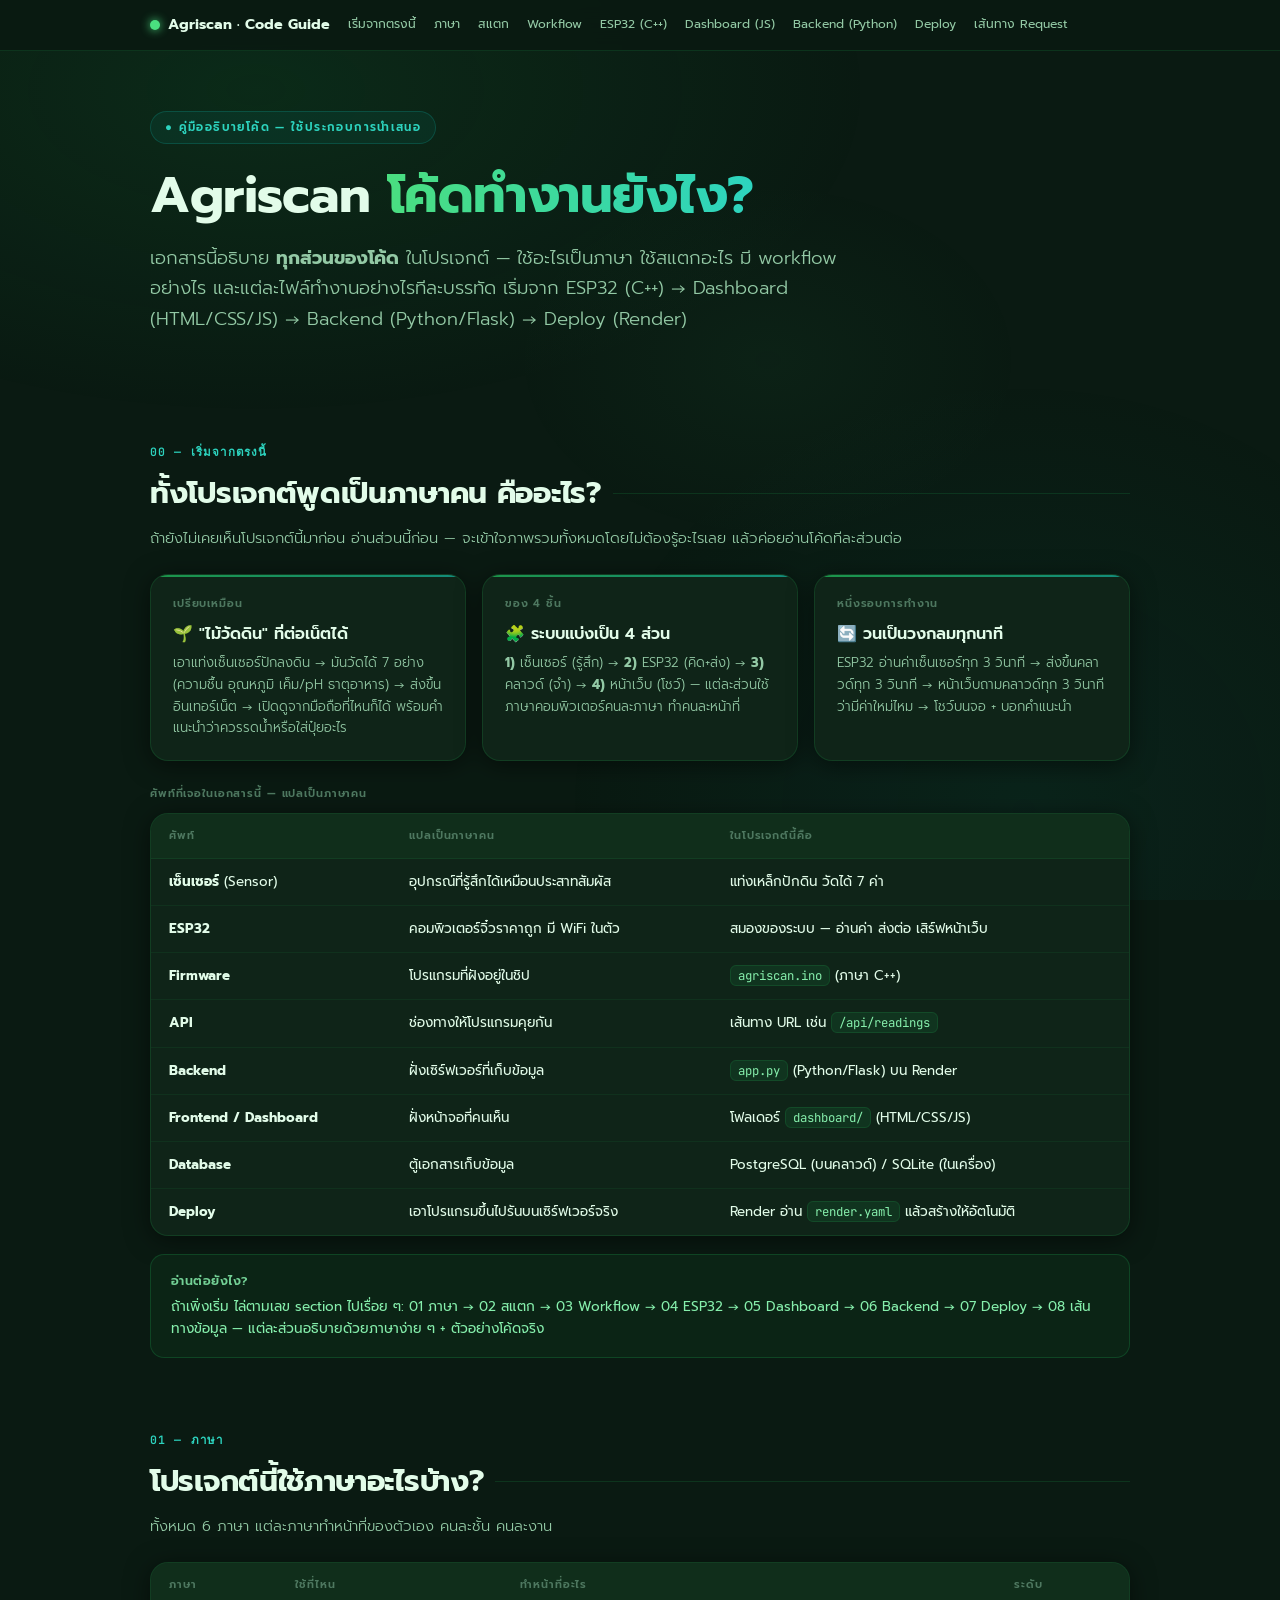
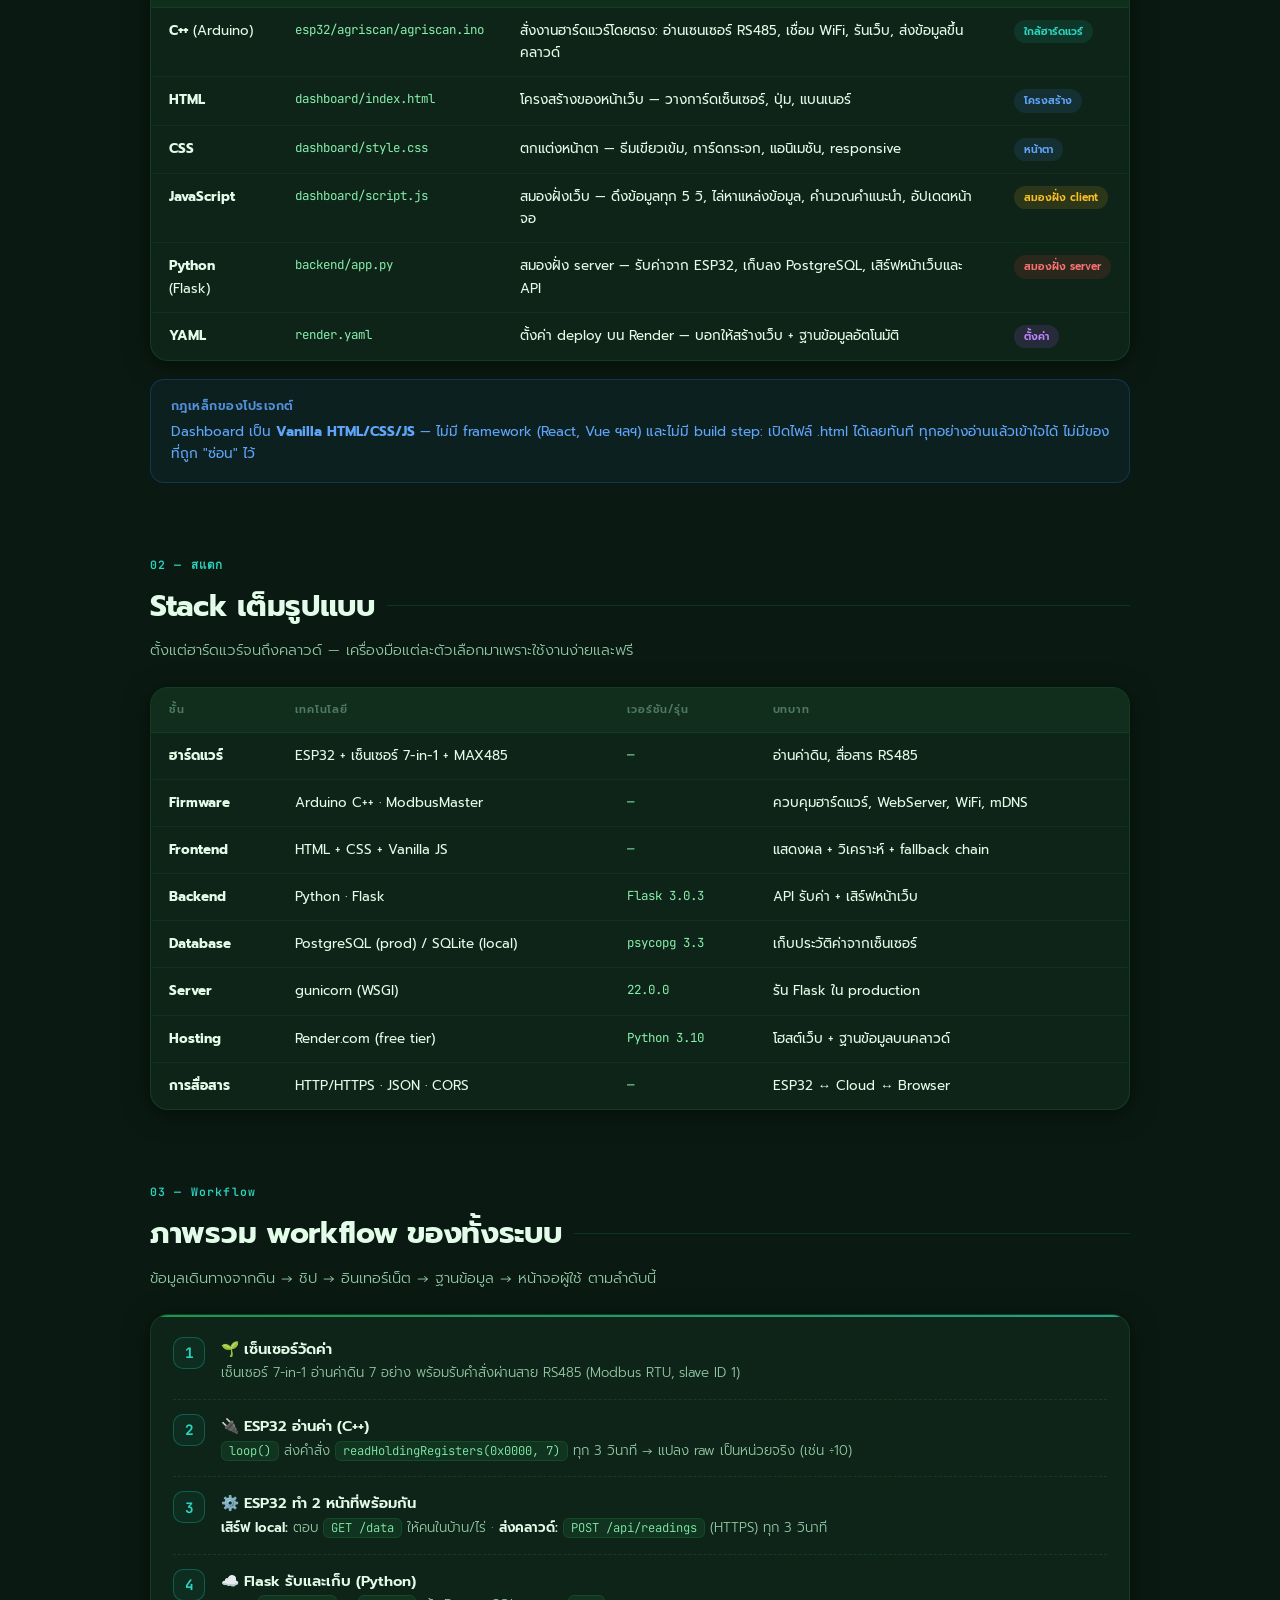
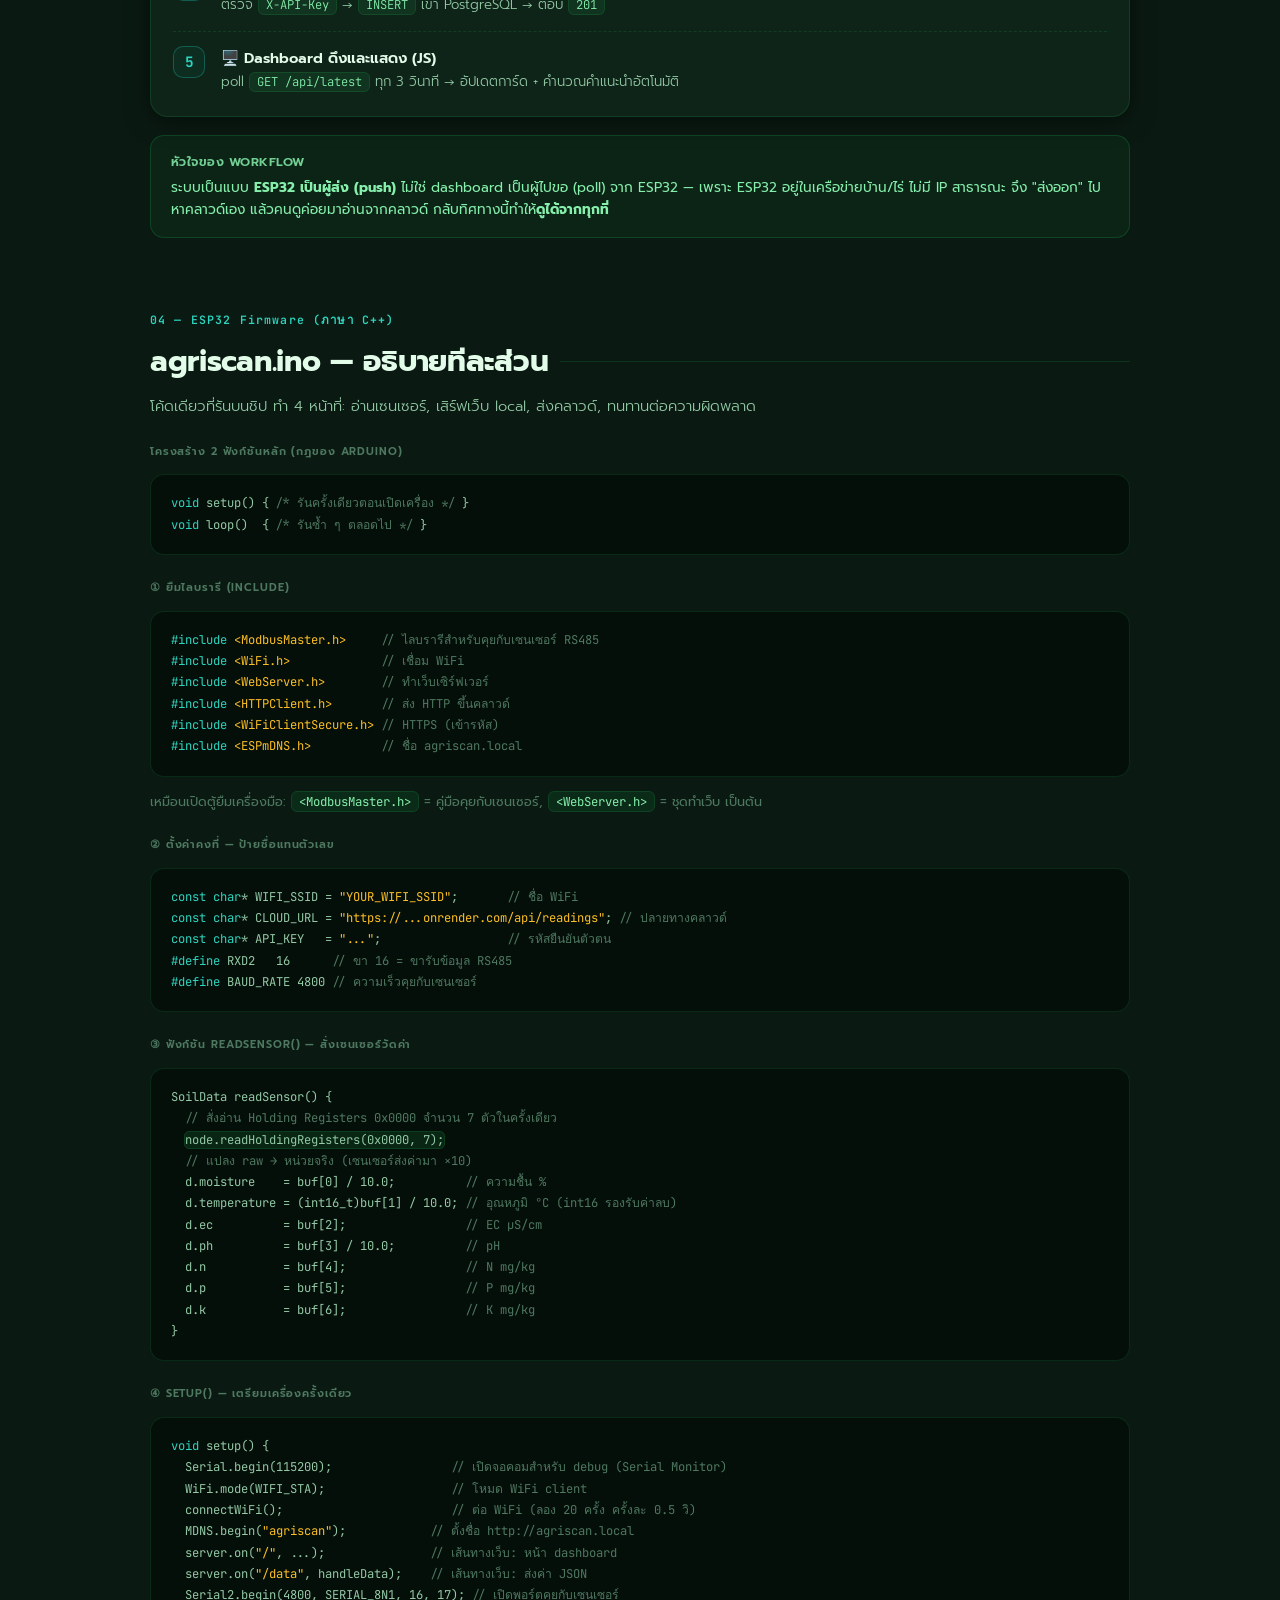
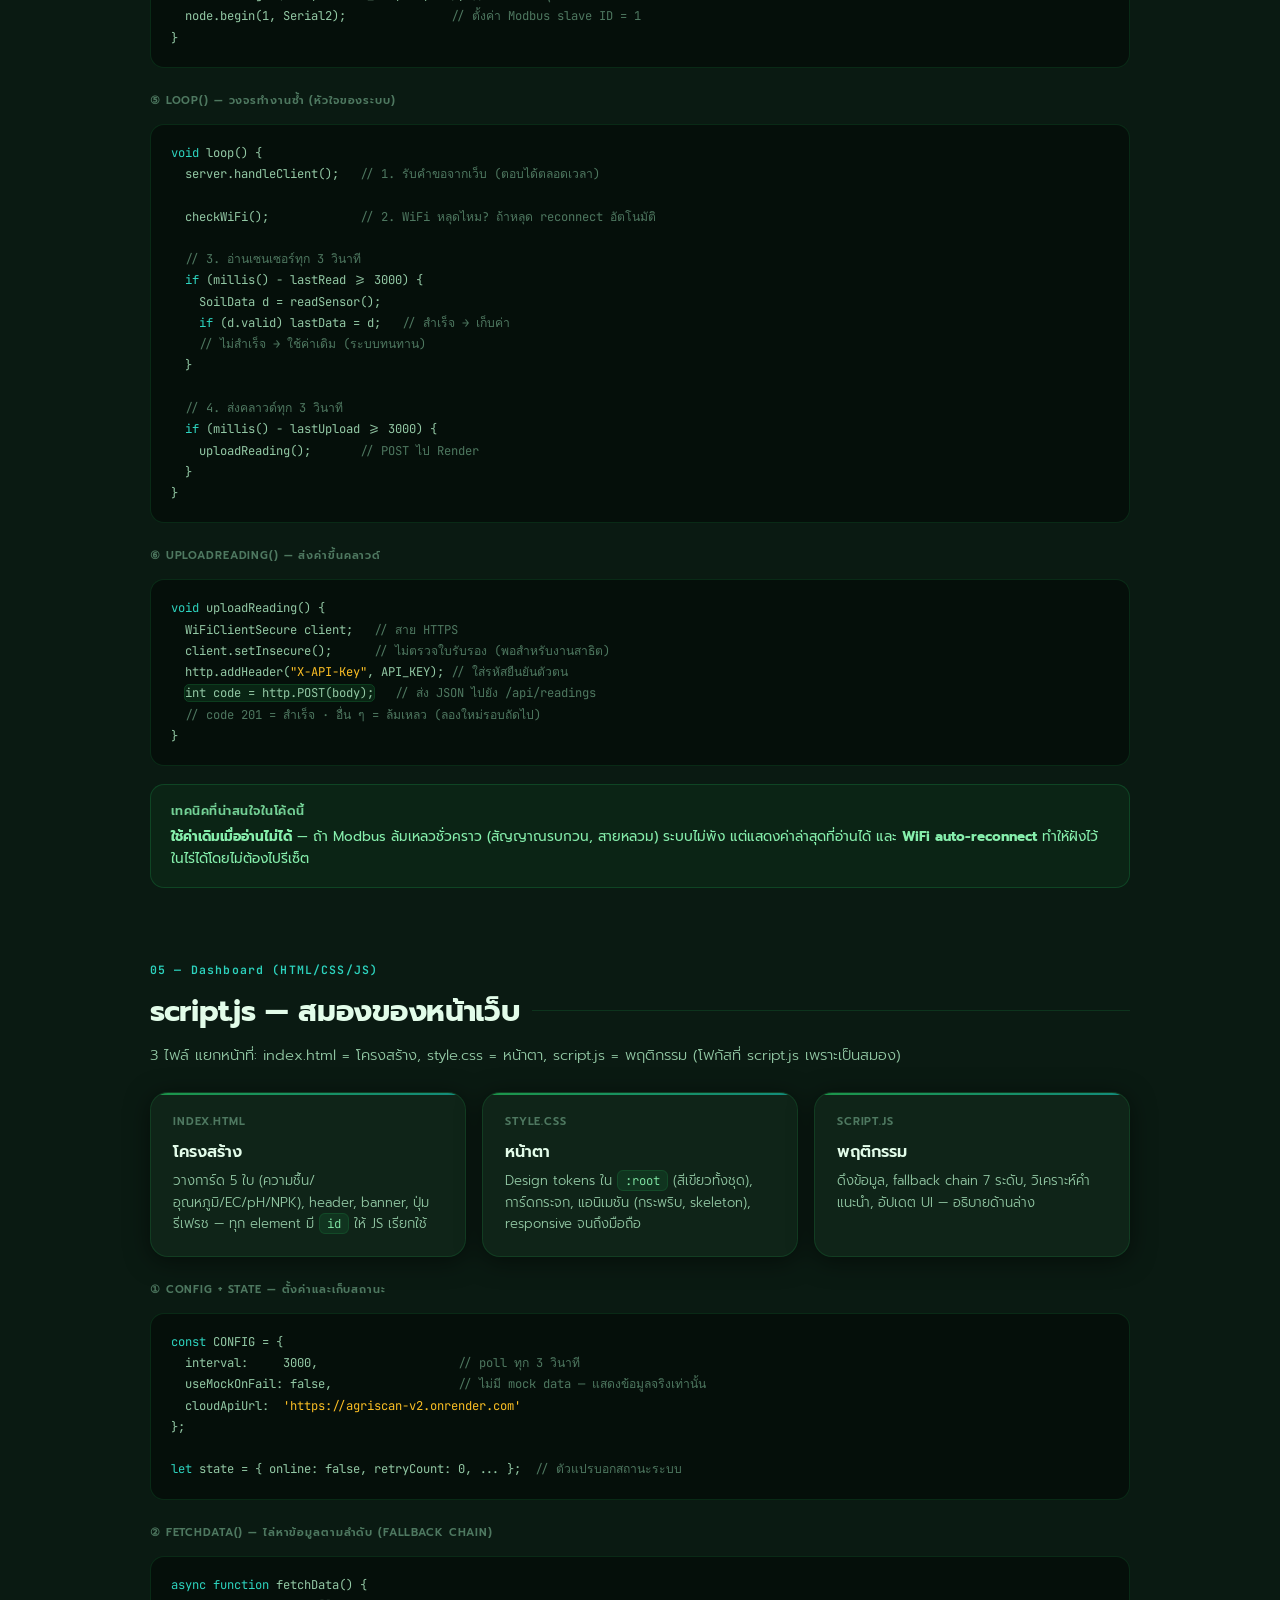
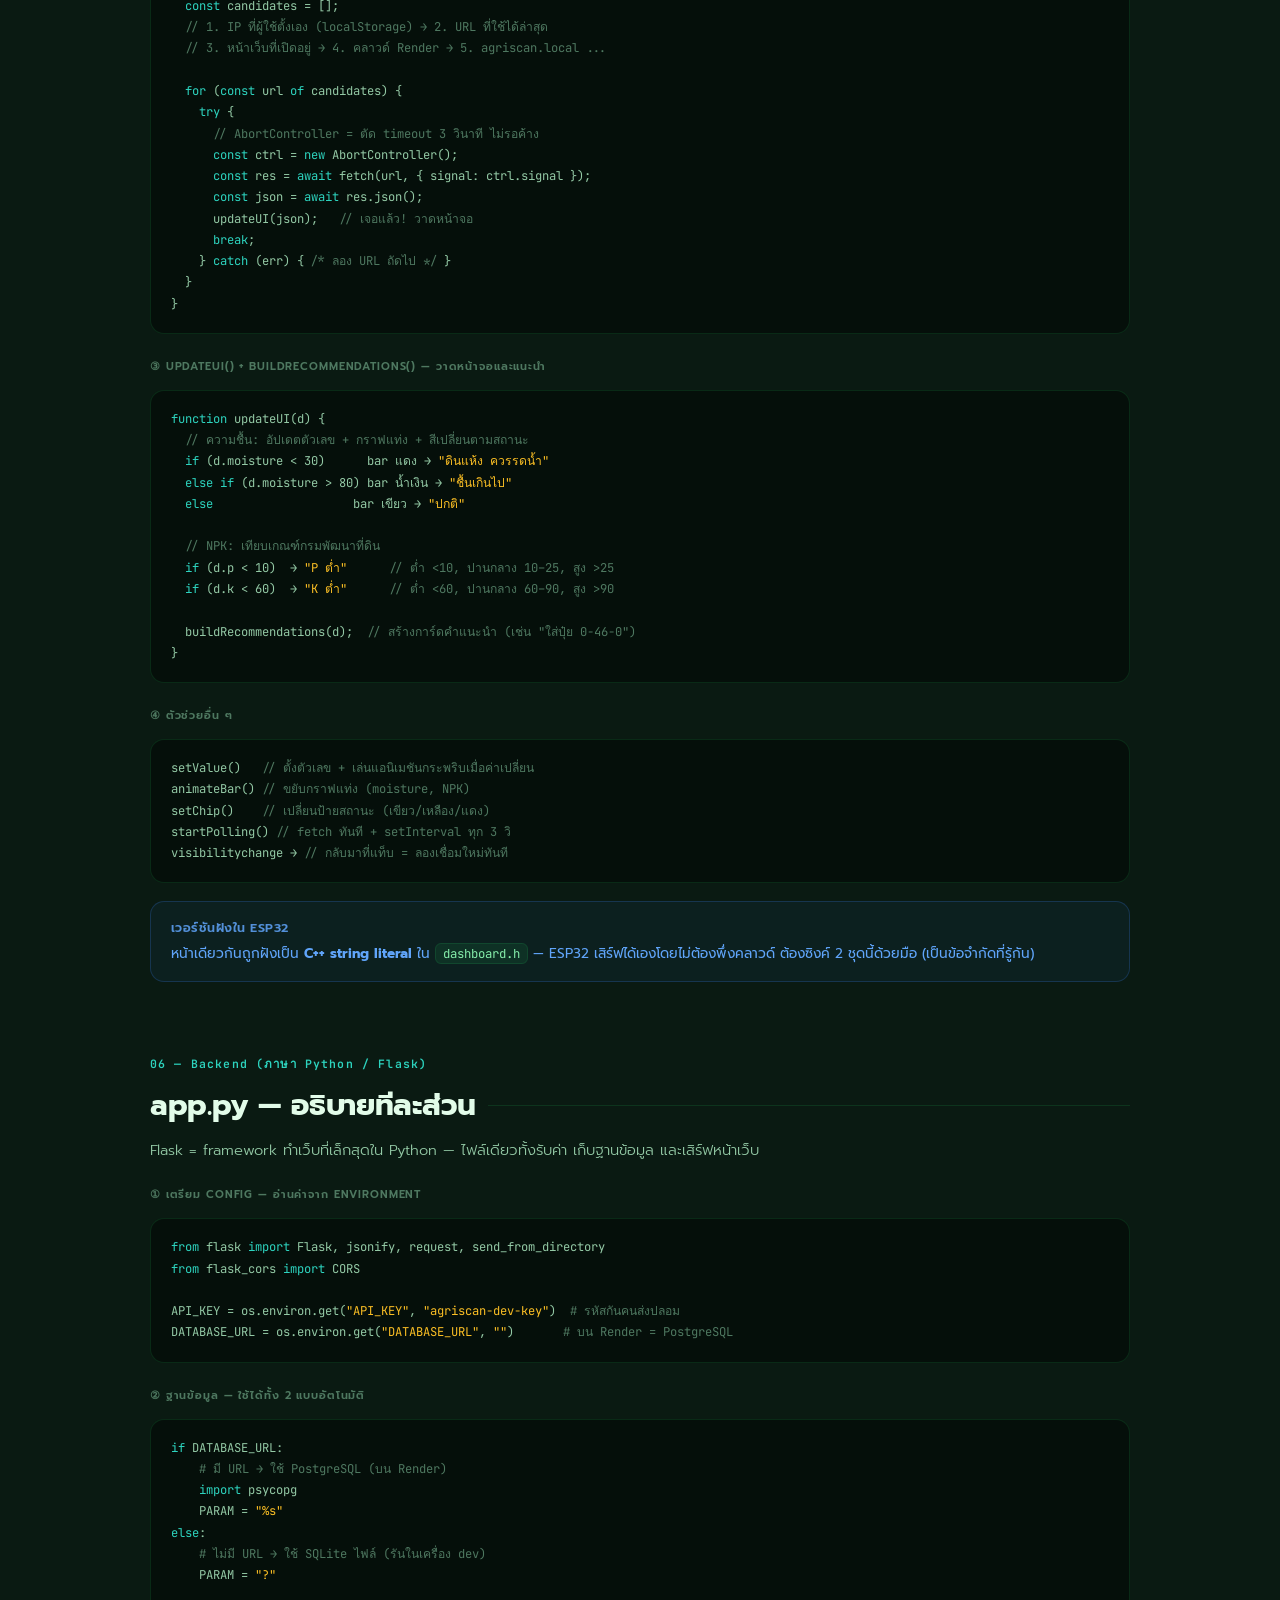
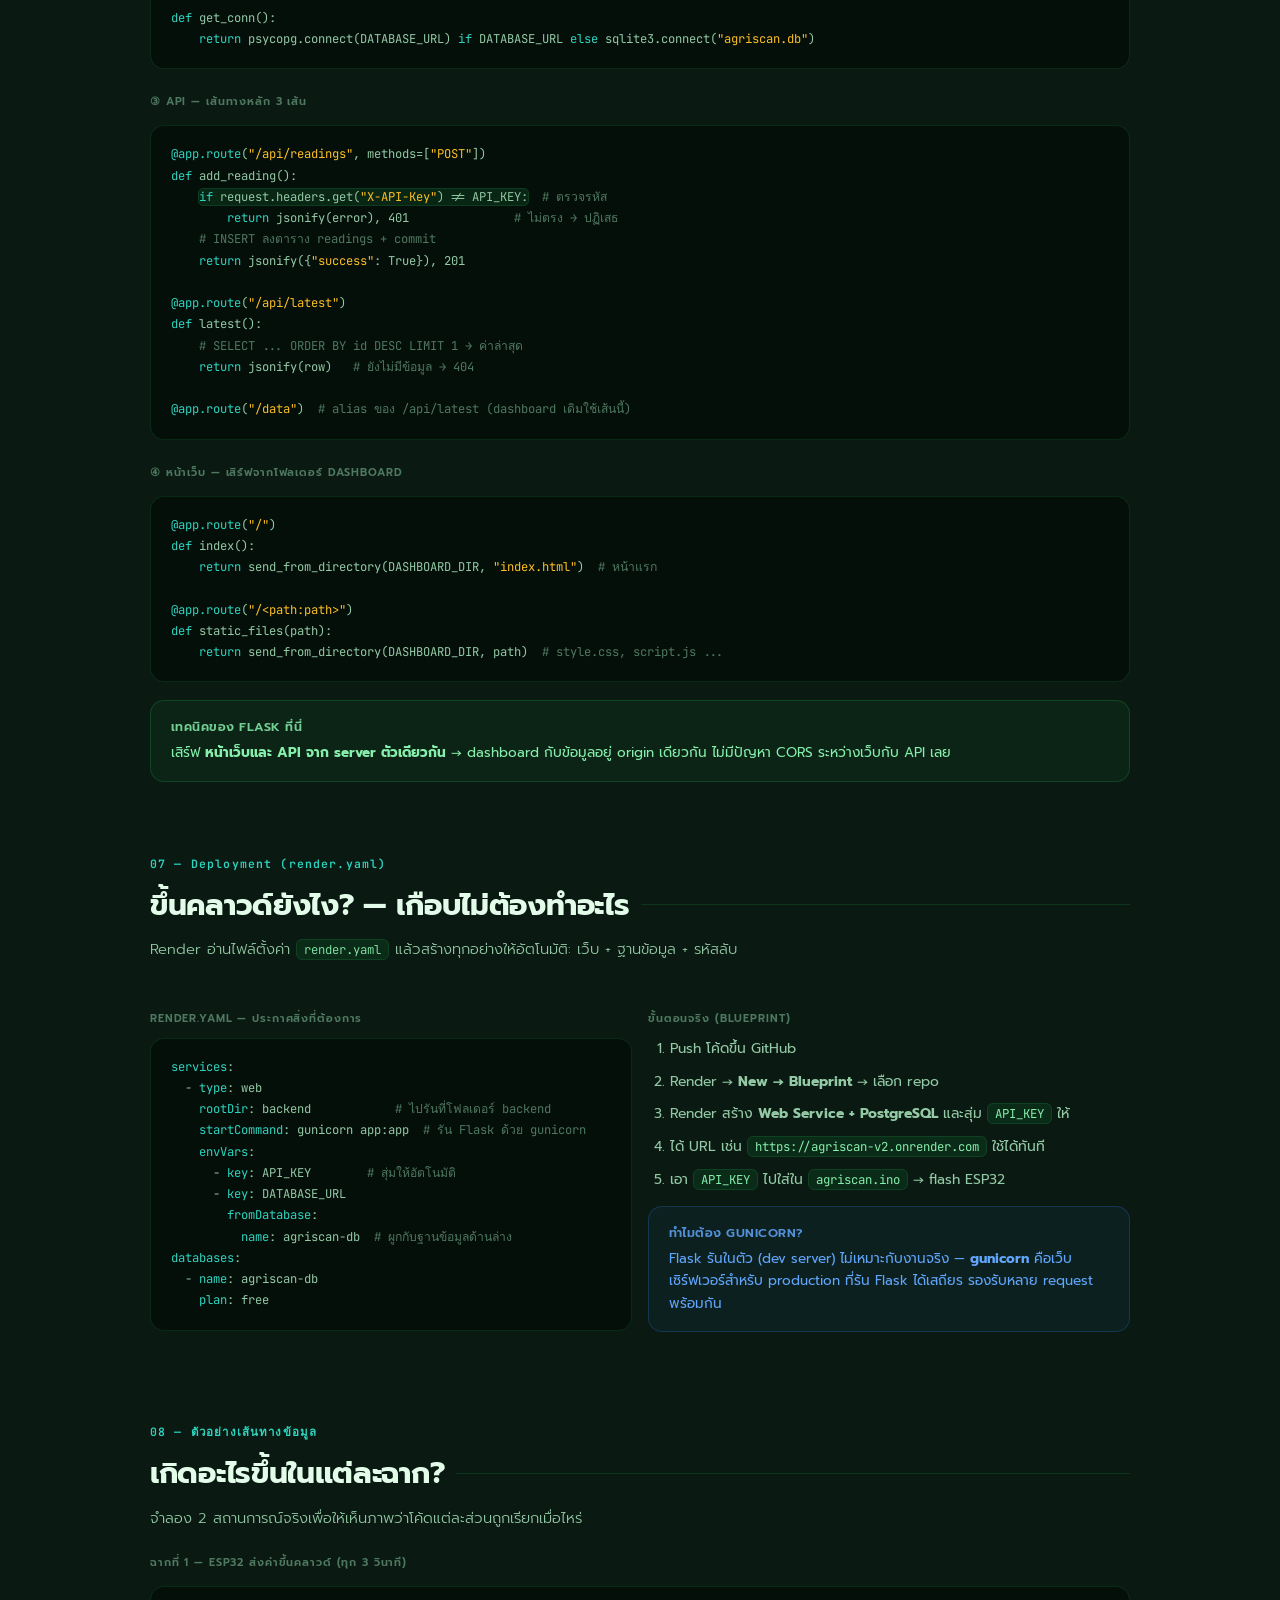
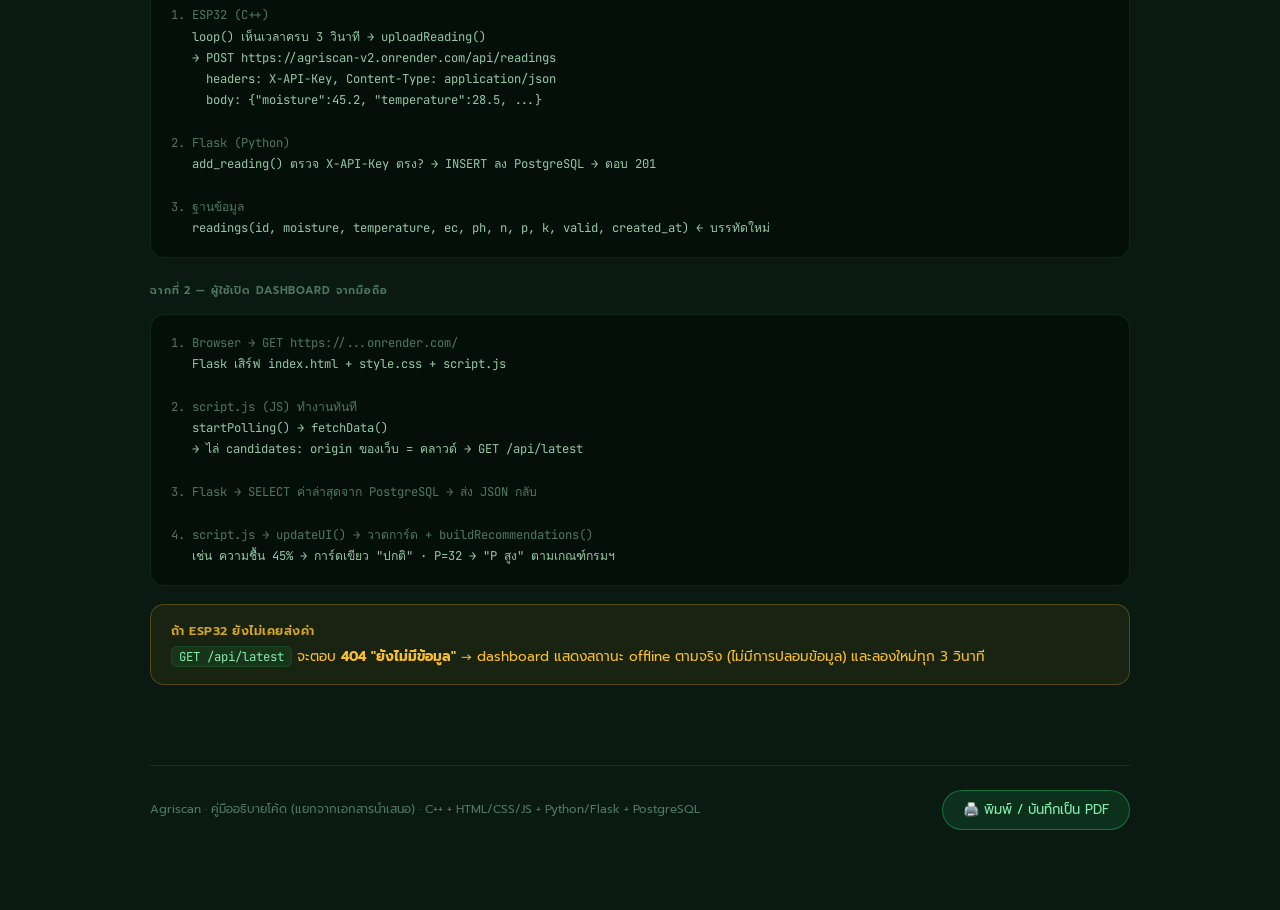
==== commit 96f9ba3e: "fix: update cloud URL references to agriscan-v2 in documentation and code" ====
--- a/agriscan-code-guide.html
+++ b/agriscan-code-guide.html
@@ -500,7 +500,7 @@
 <pre class="reveal"><span class="k">const</span> CONFIG = {
   interval:     3000,                    <span class="c">// poll ทุก 3 วินาที</span>
   useMockOnFail: false,                  <span class="c">// ไม่มี mock data — แสดงข้อมูลจริงเท่านั้น</span>
-  cloudApiUrl:  <span class="s">'https://agriscan-xynf.onrender.com'</span>
+  cloudApiUrl:  <span class="s">'https://agriscan-v2.onrender.com'</span>
 };
 
 <span class="k">let</span> state = { online: false, retryCount: 0, ... };  <span class="c">// ตัวแปรบอกสถานะระบบ</span></pre>
@@ -636,7 +636,7 @@
           <li style="margin-bottom:10px; font-size:0.87rem; color:var(--text-secondary);">Push โค้ดขึ้น GitHub</li>
           <li style="margin-bottom:10px; font-size:0.87rem; color:var(--text-secondary);">Render → <b>New → Blueprint</b> → เลือก repo</li>
           <li style="margin-bottom:10px; font-size:0.87rem; color:var(--text-secondary);">Render สร้าง <b>Web Service + PostgreSQL</b> และสุ่ม <code class="inline">API_KEY</code> ให้</li>
-          <li style="margin-bottom:10px; font-size:0.87rem; color:var(--text-secondary);">ได้ URL เช่น <code class="inline">https://agriscan-xynf.onrender.com</code> ใช้ได้ทันที</li>
+          <li style="margin-bottom:10px; font-size:0.87rem; color:var(--text-secondary);">ได้ URL เช่น <code class="inline">https://agriscan-v2.onrender.com</code> ใช้ได้ทันที</li>
           <li style="font-size:0.87rem; color:var(--text-secondary);">เอา <code class="inline">API_KEY</code> ไปใส่ใน <code class="inline">agriscan.ino</code> → flash ESP32</li>
         </ol>
         <div class="callout info reveal" style="margin-top:14px;">
@@ -658,7 +658,7 @@
     <div class="sub-label reveal">ฉากที่ 1 — ESP32 ส่งค่าขึ้นคลาวด์ (ทุก 3 วินาที)</div>
 <pre class="reveal"><span class="c">1. ESP32 (C++)</span>
    loop() เห็นเวลาครบ 3 วินาที → uploadReading()
-   → POST https://agriscan-xynf.onrender.com/api/readings
+   → POST https://agriscan-v2.onrender.com/api/readings
      headers: X-API-Key, Content-Type: application/json
      body: {"moisture":45.2, "temperature":28.5, ...}
 
